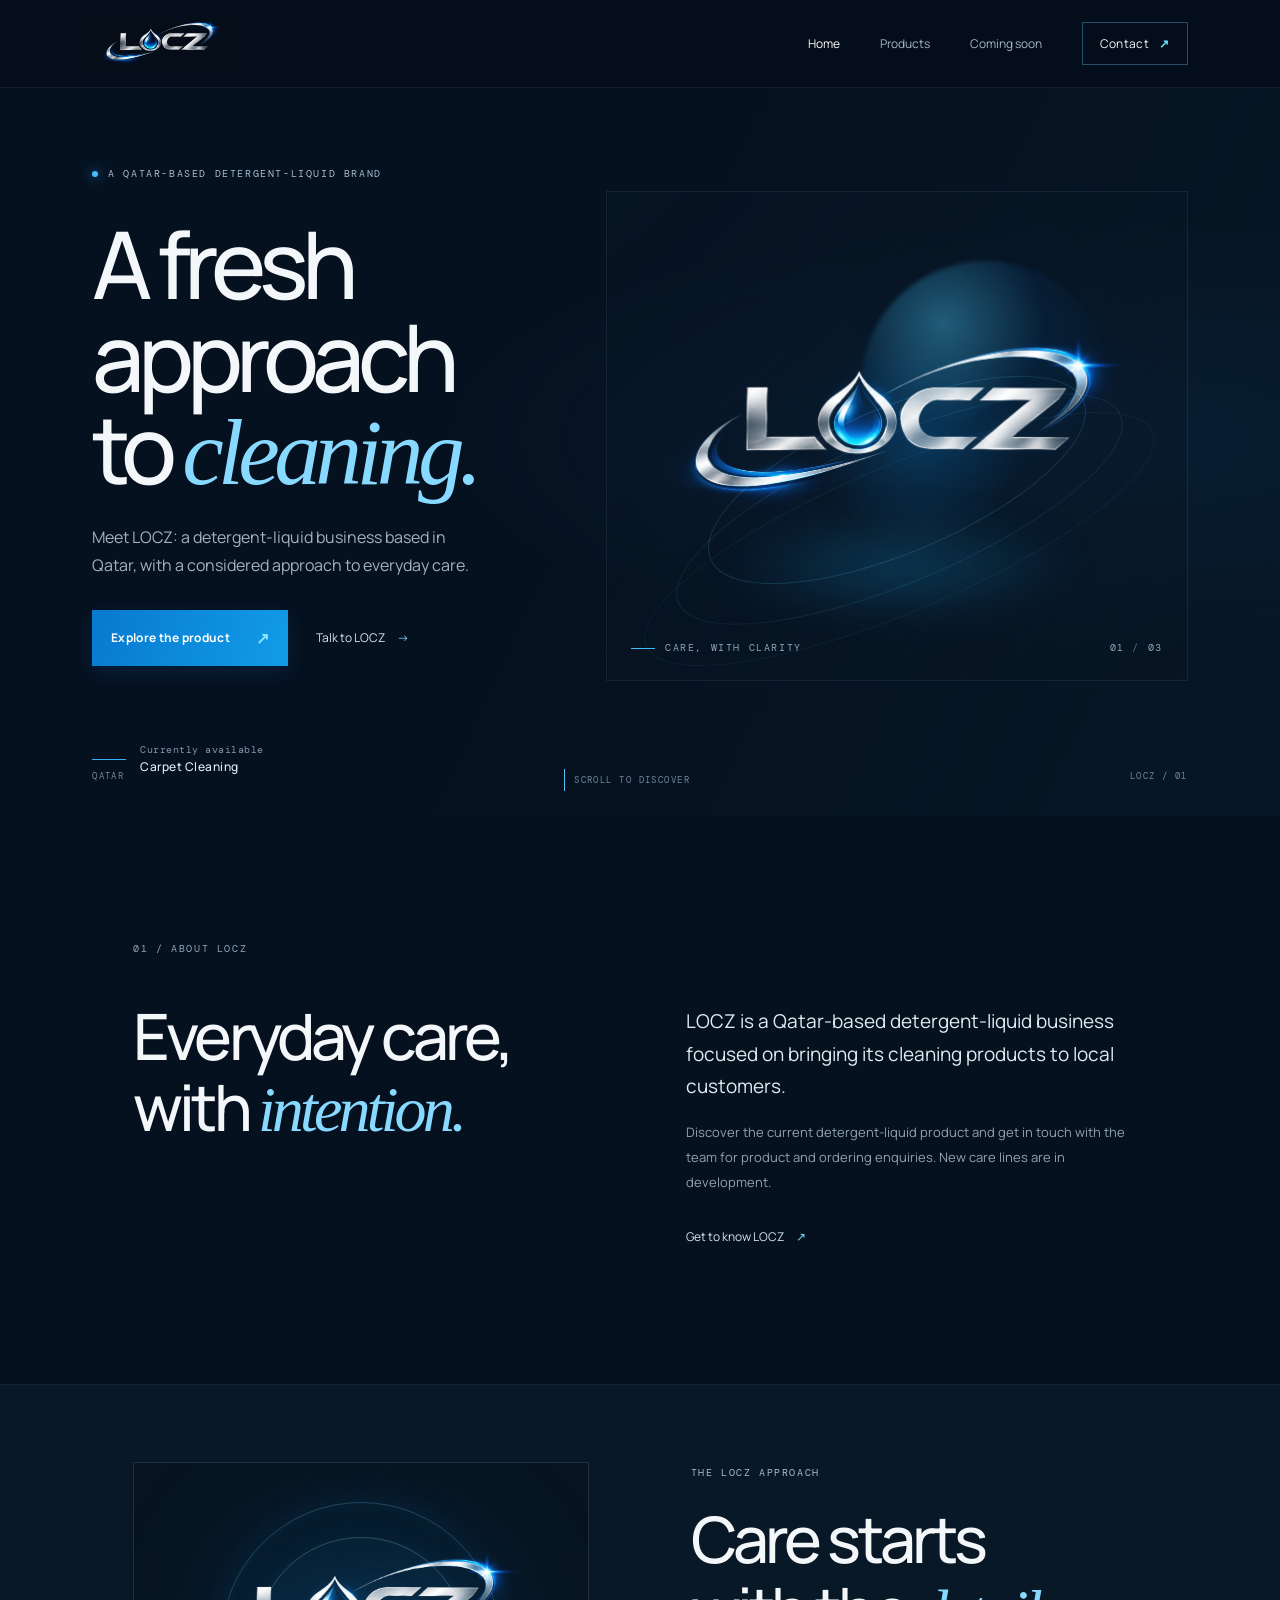
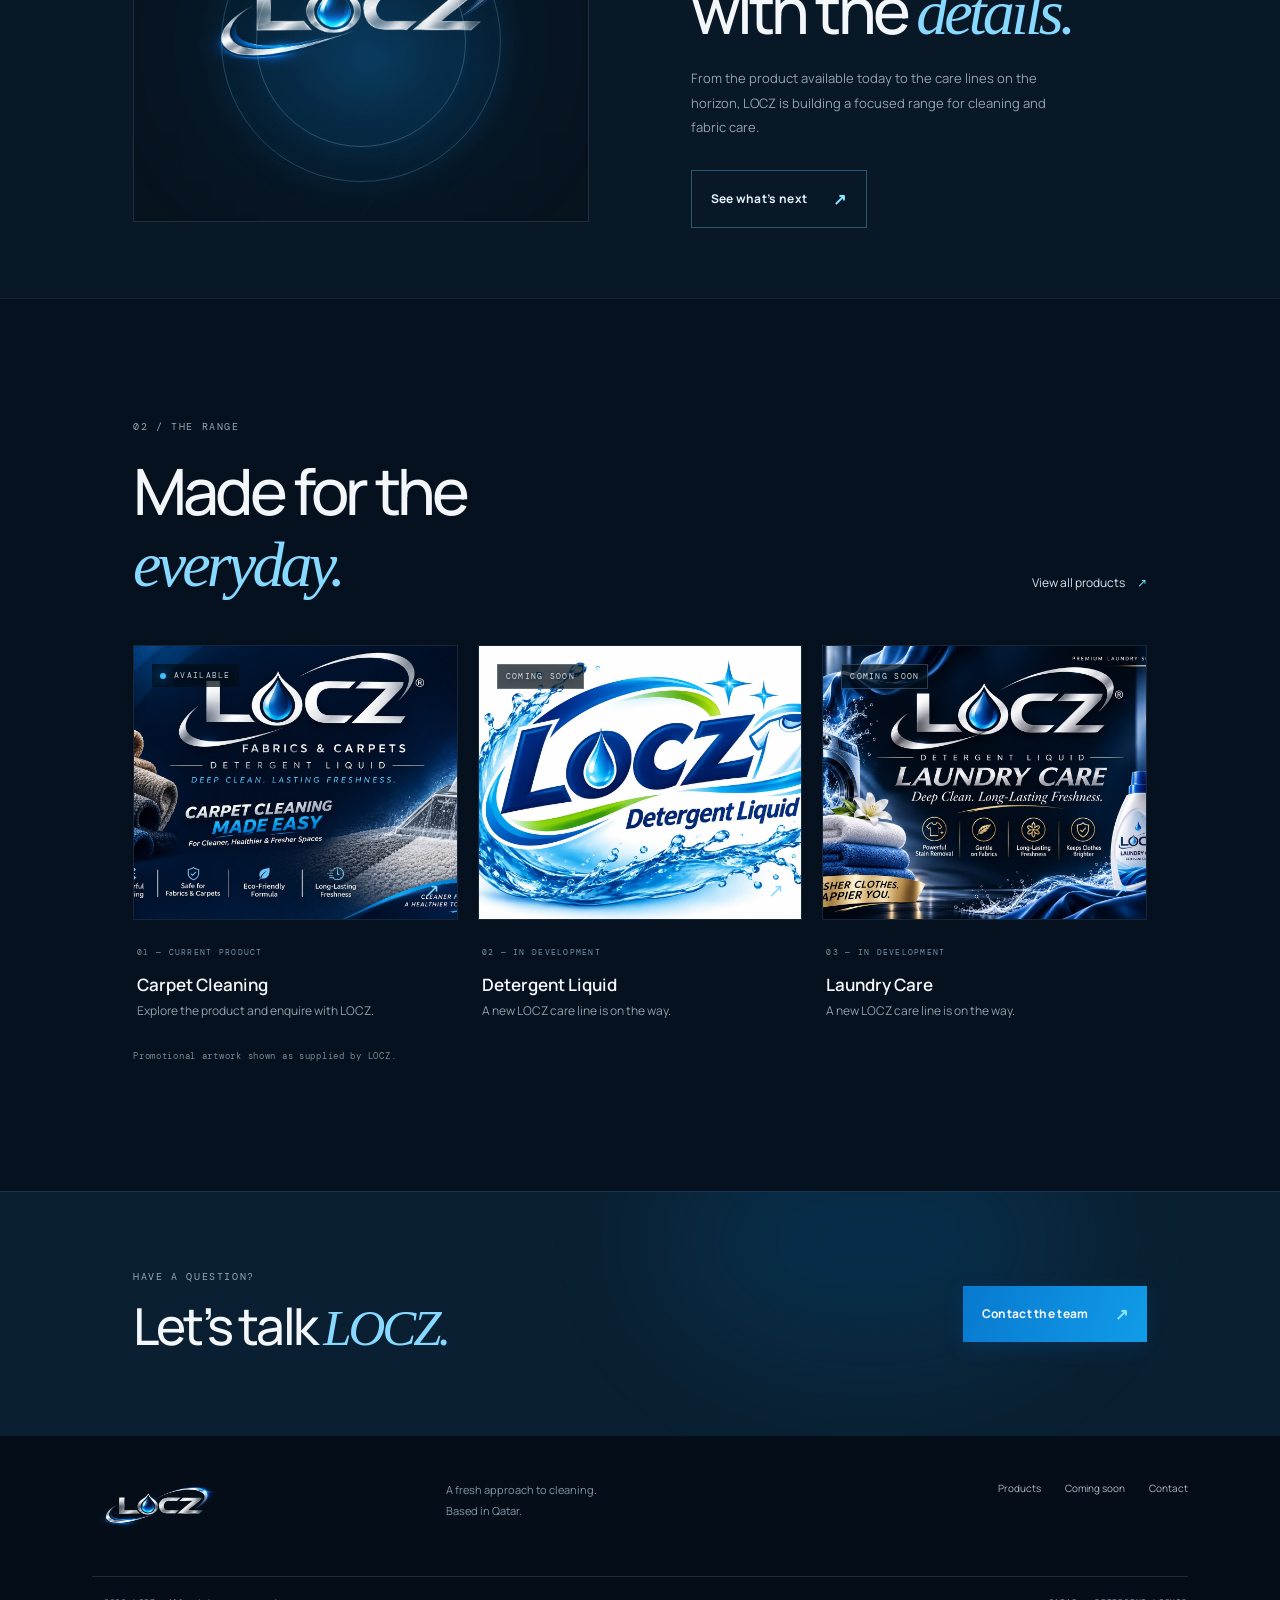
==== index.html @ afcadf6d "Set Carpet Cleaning as current product" ====
<!doctype html>
<html lang="en">
<head>
  <meta charset="utf-8"><meta name="viewport" content="width=device-width, initial-scale=1">
  <meta name="theme-color" content="#06111f"><meta name="description" content="LOCZ is a Qatar-based detergent-liquid business. Discover the current product and upcoming care lines.">
  <title>LOCZ — A Fresh Approach to Cleaning</title><link rel="stylesheet" href="style.css"><script defer src="site.js"></script>
</head>
<body>
<header class="site-header"><a class="wordmark" href="index.html" aria-label="LOCZ home"><img class="wordmark-img" src="assets/locz-logo.jpg" alt="LOCZ"></a><button class="menu-toggle" aria-expanded="false" aria-label="Open navigation"><span></span><span></span></button><nav class="nav"><a class="active" href="index.html">Home</a><a href="products.html">Products</a><a href="upcoming.html">Coming soon</a><a class="nav-cta" href="contact.html">Contact <b>↗</b></a></nav></header>
<main>
  <section class="hero home-hero"><div class="hero-copy"><p class="eyebrow"><span class="eyebrow-dot"></span> A QATAR-BASED DETERGENT-LIQUID BRAND</p><h1>A fresh approach<br>to <em>cleaning.</em></h1><p class="lede">Meet LOCZ: a detergent-liquid business based in Qatar, with a considered approach to everyday care.</p><div class="hero-actions"><a class="button button-primary" href="products.html">Explore the product <span>↗</span></a><a class="text-link" href="contact.html">Talk to LOCZ <span>→</span></a></div><div class="hero-note"><span class="note-rule"></span><span>Currently available<br><strong>Carpet Cleaning</strong></span></div></div>
    <div class="hero-art" aria-label="Abstract blue water-inspired artwork"><div class="orb orb-one"></div><div class="orb orb-two"></div><div class="ripple ripple-one"></div><div class="ripple ripple-two"></div><div class="ripple ripple-three"></div><img class="hero-logo-image" src="assets/locz-logo.jpg" alt="LOCZ logo"><div class="art-caption"><span class="caption-line"></span> CARE, WITH CLARITY</div><div class="art-index">01 <span>/</span> 03</div></div>
    <div class="hero-bottom"><span>QATAR</span><span class="scroll-cue"><i></i> SCROLL TO DISCOVER</span><span>LOCZ / 01</span></div></section>
  <section class="intro section-pad"><div class="section-kicker">01 / ABOUT LOCZ</div><div class="intro-content"><h2>Everyday care,<br>with <em>intention.</em></h2><div><p class="body-large">LOCZ is a Qatar-based detergent-liquid business focused on bringing its cleaning products to local customers.</p><p class="muted">Discover the current detergent-liquid product and get in touch with the team for product and ordering enquiries. New care lines are in development.</p><a href="contact.html" class="under-link">Get to know LOCZ <span>↗</span></a></div></div></section>
  <section class="feature-band"><div class="feature-inner"><div class="feature-visual"><div class="feature-glow"></div><div class="feature-ring ring-a"></div><div class="feature-ring ring-b"></div><img class="feature-logo" src="assets/locz-logo.jpg" alt="LOCZ logo"></div><div class="feature-copy"><p class="eyebrow">THE LOCZ APPROACH</p><h2>Care starts<br>with the <em>details.</em></h2><p>From the product available today to the care lines on the horizon, LOCZ is building a focused range for cleaning and fabric care.</p><a class="button button-outline" href="upcoming.html">See what’s next <span>↗</span></a></div></div></section>
  <section class="preview section-pad"><div class="section-heading"><div><div class="section-kicker">02 / THE RANGE</div><h2>Made for the<br><em>everyday.</em></h2></div><a class="under-link" href="products.html">View all products <span>↗</span></a></div><div class="preview-grid"><a class="preview-card current-card" href="products.html"><div class="preview-media media-current"><span class="status-tag"><i></i> AVAILABLE</span><img class="promo-image" src="assets/carpet-cleaning.jpg" alt="LOCZ Carpet Cleaning promotional artwork"><span class="card-arrow">↗</span></div><div class="preview-info"><span>01 — CURRENT PRODUCT</span><h3>Carpet Cleaning</h3><p>Explore the product and enquire with LOCZ.</p></div></a><a class="preview-card" href="upcoming.html"><div class="preview-media media-upcoming"><span class="status-tag status-soon">COMING SOON</span><img class="promo-image" src="assets/detergent-liquid.jpg" alt="LOCZ Detergent Liquid promotional artwork"><span class="card-arrow">↗</span></div><div class="preview-info"><span>02 — IN DEVELOPMENT</span><h3>Detergent Liquid</h3><p>A new LOCZ care line is on the way.</p></div></a><a class="preview-card" href="upcoming.html"><div class="preview-media media-laundry"><span class="status-tag status-soon">COMING SOON</span><img class="promo-image" src="assets/laundry-care.jpg" alt="LOCZ Laundry Care promotional artwork"><span class="card-arrow">↗</span></div><div class="preview-info"><span>03 — IN DEVELOPMENT</span><h3>Laundry Care</h3><p>A new LOCZ care line is on the way.</p></div></a></div><p class="asset-note">Promotional artwork shown as supplied by LOCZ.</p></section>
  <section class="contact-strip"><div><p class="eyebrow">HAVE A QUESTION?</p><h2>Let’s talk <em>LOCZ.</em></h2></div><a class="button button-primary" href="contact.html">Contact the team <span>↗</span></a><div class="strip-orb"></div></section>
</main><footer class="footer"><div class="footer-top"><a class="wordmark footer-mark" href="index.html" aria-label="LOCZ home"><img class="wordmark-img" src="assets/locz-logo.jpg" alt="LOCZ"></a><p>A fresh approach to cleaning.<br>Based in Qatar.</p><div class="footer-links"><a href="products.html">Products</a><a href="upcoming.html">Coming soon</a><a href="contact.html">Contact</a></div></div><div class="footer-bottom"><span>© <span data-year></span> LOCZ. All rights reserved.</span><span>QATAR <i>·</i> DETERGENT LIQUID</span></div></footer>
</body></html>
---- style.css ----
@import url('https://fonts.googleapis.com/css2?family=DM+Mono:wght@400;500&family=Manrope:wght@400;500;600;700;800&display=swap');
:root{--bg:#06111f;--bg2:#091827;--panel:#0b1c2c;--white:#f4f7fa;--silver:#aebdcb;--muted:#8293a4;--blue:#27a9ff;--cyan:#71ddff;--line:rgba(192,215,232,.14);--mono:'DM Mono',monospace;--sans:'Manrope',Arial,sans-serif}*{box-sizing:border-box}html{scroll-behavior:smooth}body{margin:0;background:var(--bg);color:var(--white);font-family:var(--sans);font-size:15px;line-height:1.65;overflow-x:hidden}a{color:inherit;text-decoration:none}button,input,textarea,select{font:inherit}.site-header{height:88px;padding:0 7.2%;display:flex;align-items:center;justify-content:space-between;border-bottom:1px solid rgba(200,221,237,.08);position:relative;z-index:10;background:rgba(5,15,27,.92)}.wordmark{display:inline-flex;align-items:center;gap:9px;color:#e9f0f5;font-size:24px;font-weight:800;letter-spacing:.12em;line-height:1}.wordmark>span{position:relative;text-shadow:0 0 18px rgba(194,221,239,.25)}.drop{color:#d6e5ef;position:relative}.drop:after{content:'';width:7px;height:10px;background:linear-gradient(160deg,#71ddff,#1478de);border-radius:60% 40% 60% 60%;transform:rotate(35deg);display:inline-block;margin-left:2px;vertical-align:top;box-shadow:0 0 13px #188eff}.wordmark-line{height:1px;width:24px;background:linear-gradient(90deg,#50baff,transparent);transform:rotate(-58deg);margin-left:-13px;margin-top:-22px}.nav{display:flex;align-items:center;gap:40px;font-size:12px;color:#aab8c4}.nav a{transition:color .2s}.nav a:hover,.nav a.active{color:#fff}.nav .nav-cta{padding:11px 17px;border:1px solid rgba(92,177,230,.4);color:#eef9ff;letter-spacing:.03em}.nav-cta b{color:var(--cyan);margin-left:8px}.menu-toggle{display:none;background:none;border:0}.hero{position:relative;min-height:670px;padding:100px 7.2% 70px;overflow:hidden;background:radial-gradient(ellipse at 83% 48%,rgba(16,84,140,.16),transparent 41%),linear-gradient(115deg,#06111f 47%,#071625)}.home-hero{display:grid;grid-template-columns:48% 52%;align-items:center;padding-top:68px;padding-bottom:100px}.hero-copy{position:relative;z-index:2;padding-bottom:50px}.eyebrow,.section-kicker,.page-index,.hero-bottom,.art-caption,.art-index,.preview-info>span,.spec-list span,.contact-list span,.upcoming-copy>span,.footer-bottom,.status-tag,.media-placeholder,.showcase-id,.art-count{font:10px/1.6 var(--mono);letter-spacing:.16em;color:#91a7b8}.eyebrow{display:flex;align-items:center;gap:10px;color:#a8bdce}.eyebrow-dot,.status-tag i{width:6px;height:6px;background:#43bdff;border-radius:50%;box-shadow:0 0 12px #1296ff;display:inline-block}.hero h1,.page-hero h1{font-size:clamp(58px,7.3vw,102px);letter-spacing:-.075em;line-height:.99;font-weight:500;margin:35px 0 23px}.hero h1 em,.page-hero h1 em,.intro h2 em,.feature-copy h2 em,.section-heading h2 em,.product-info h2 em,.contact-details h2 em,.contact-form h3 em,.contact-bottom h2 em,.contact-strip h2 em{font-family:Georgia,serif;font-weight:400;color:#87d9ff;letter-spacing:-.06em}.lede{max-width:400px;color:#a2b1bf;font-size:16px;line-height:1.8}.hero-actions{display:flex;align-items:center;gap:28px;margin-top:30px}.button{display:inline-flex;align-items:center;justify-content:center;gap:26px;padding:15px 19px;font-size:12px;font-weight:700;letter-spacing:.025em;transition:transform .2s,box-shadow .2s,border-color .2s}.button:hover{transform:translateY(-3px);box-shadow:0 10px 32px rgba(0,131,230,.2)}.button span{font-size:16px;color:#90e4ff}.button-primary{background:linear-gradient(110deg,#0879cf,#119ce8);color:white;box-shadow:0 6px 20px rgba(0,108,203,.17)}.text-link,.under-link{font-size:12px;color:#d8e4ed}.text-link span,.under-link span{color:var(--cyan);padding-left:10px}.hero-note{position:absolute;left:0;bottom:-60px;display:flex;gap:14px;align-items:center;color:#8195a7;font:10px/1.6 var(--mono);letter-spacing:.05em}.hero-note strong{color:#e4eef5;font:500 12px var(--sans)}.note-rule{width:34px;height:1px;background:#36aef5}.hero-art{height:490px;position:relative;margin-left:-12px;overflow:hidden;border:1px solid rgba(150,199,230,.09);background:radial-gradient(circle at 54% 51%,rgba(16,125,198,.28),transparent 26%),linear-gradient(140deg,rgba(8,30,49,.12),rgba(8,20,33,.48))}.hero-art:before,.feature-visual:before{content:'';position:absolute;inset:0;background:repeating-linear-gradient(125deg,transparent 0 28px,rgba(142,202,235,.025) 29px,transparent 30px 60px);mask-image:linear-gradient(90deg,transparent,black,transparent)}.hero-monogram{position:absolute;top:43%;left:50%;transform:translate(-50%,-50%);font-size:clamp(55px,8vw,100px);font-weight:800;letter-spacing:.12em;color:rgba(214,230,240,.68);text-shadow:0 2px 0 #fff,0 7px 25px rgba(0,174,255,.36);white-space:nowrap}.hero-monogram span{color:#cdeeff}.orb{position:absolute;border-radius:50%;filter:blur(2px)}.orb-one{width:250px;height:250px;right:13%;top:14%;background:radial-gradient(circle at 33% 25%,rgba(74,206,255,.38),rgba(6,71,130,.15) 40%,transparent 70%);animation:float 8s ease-in-out infinite}.orb-two{width:390px;height:110px;left:17%;bottom:12%;background:radial-gradient(ellipse,rgba(20,165,229,.27),transparent 65%);filter:blur(20px);animation:float 9s ease-in-out infinite reverse}.ripple{position:absolute;width:70%;height:30%;border:1px solid rgba(88,205,255,.17);border-radius:50%;left:15%;top:44%;transform:rotate(-23deg);animation:ripple 7s ease-in-out infinite}.ripple-two{width:83%;left:9%;top:50%;opacity:.65;animation-delay:-2s}.ripple-three{width:95%;left:3%;top:56%;opacity:.4;animation-delay:-4s}.art-caption{position:absolute;bottom:24px;left:24px;display:flex;align-items:center;gap:10px}.caption-line{width:24px;height:1px;background:#45bafa}.art-index{position:absolute;right:24px;bottom:24px}.art-index span{color:#47718d}.hero-bottom{position:absolute;left:7.2%;right:7.2%;bottom:25px;display:flex;justify-content:space-between;color:#718799;font-size:9px}.scroll-cue{display:flex;gap:9px;align-items:center}.scroll-cue i{width:1px;height:22px;background:#55bbf4;display:inline-block}.section-pad{padding:110px 10.4%}.intro{padding-top:125px;padding-bottom:135px}.intro-content{display:grid;grid-template-columns:1fr 1fr;gap:9%;margin-top:44px}.intro h2,.section-heading h2,.feature-copy h2,.contact-details h2{font-size:clamp(42px,5vw,65px);line-height:1.1;letter-spacing:-.06em;font-weight:500;margin:0}.intro-content>div{padding-top:4px}.body-large{font-size:19px;line-height:1.7;color:#e0eaf0;margin:0 0 18px}.muted{color:#91a2b1;font-size:13px;line-height:1.9}.intro .under-link{display:inline-block;margin-top:20px}.feature-band{background:#081827;border-top:1px solid rgba(200,222,240,.06);border-bottom:1px solid rgba(200,222,240,.06)}.feature-inner{padding:70px 10.4%;display:grid;grid-template-columns:1fr 1fr;gap:10%;align-items:center}.feature-visual{height:360px;position:relative;overflow:hidden;background:radial-gradient(ellipse at 52% 55%,rgba(18,112,182,.3),transparent 44%),#07131f;border:1px solid var(--line)}.feature-glow{position:absolute;width:50%;height:50%;top:25%;left:25%;background:#087ec6;filter:blur(75px);opacity:.22}.feature-ring{position:absolute;border:1px solid rgba(112,210,255,.25);border-radius:50%;width:280px;height:280px;left:calc(50% - 140px);top:calc(50% - 140px);box-shadow:inset 0 0 35px rgba(0,133,209,.11),0 0 35px rgba(0,116,190,.12)}.ring-b{width:210px;height:210px;left:calc(50% - 105px);top:calc(50% - 105px);border-color:rgba(155,222,250,.26)}.feature-letter{position:absolute;top:50%;left:50%;transform:translate(-50%,-52%);font-size:210px;line-height:1;color:rgba(204,226,239,.45);font-weight:700;text-shadow:0 0 24px rgba(0,168,255,.36)}.feature-small{position:absolute;left:20px;bottom:18px;font:9px/1.6 var(--mono);letter-spacing:.14em;color:#8da4b6}.feature-copy .eyebrow{margin-bottom:23px}.feature-copy h2{margin-bottom:18px}.feature-copy>p:not(.eyebrow){color:#91a2b1;font-size:13px;line-height:1.9;max-width:390px}.button-outline{margin-top:17px;border:1px solid rgba(94,183,233,.4);color:#e5f4fc}.preview{padding-top:120px;padding-bottom:120px}.section-heading{display:flex;align-items:flex-end;justify-content:space-between;margin-bottom:45px}.section-heading .section-kicker{margin-bottom:21px}.section-heading .under-link{margin-bottom:7px}.preview-grid{display:grid;grid-template-columns:repeat(3,1fr);gap:20px}.preview-card{display:block;min-width:0}.preview-media{height:275px;position:relative;overflow:hidden;border:1px solid rgba(153,199,224,.12);background:radial-gradient(ellipse at 54% 55%,rgba(24,128,194,.28),transparent 50%),#0a1b2a;transition:border-color .25s,transform .25s}.preview-card:hover .preview-media{transform:translateY(-4px);border-color:rgba(84,186,241,.48)}.media-upcoming{background:radial-gradient(ellipse at 51% 65%,rgba(35,90,148,.32),transparent 46%),#0a1725}.media-laundry{background:radial-gradient(ellipse at 55% 40%,rgba(29,148,193,.26),transparent 48%),#0b1927}.media-water{position:absolute;width:130%;height:50%;left:-15%;bottom:-19%;border-radius:50%;border-top:1px solid rgba(93,208,255,.38);box-shadow:0 -15px 60px rgba(0,123,195,.14),inset 0 18px 40px rgba(0,123,195,.08);transform:rotate(-8deg)}.status-tag{position:absolute;top:18px;left:18px;display:flex;align-items:center;gap:8px;color:#b9cad6;font-size:8px;z-index:2}.status-soon{color:#d1dce4;border:1px solid rgba(204,226,239,.22);padding:6px 9px;background:rgba(5,16,28,.5)}.media-brand{position:absolute;top:74px;left:50%;transform:translateX(-50%);font-size:36px;font-weight:800;letter-spacing:.12em;color:#c6d9e5;text-shadow:0 0 25px rgba(56,182,255,.48)}.media-placeholder{position:absolute;left:50%;top:60%;transform:translate(-50%,-50%);text-align:center;color:rgba(205,226,239,.78);font-size:10px;white-space:nowrap}.media-placeholder small{display:block;color:#7995a9;font-size:8px;margin-top:7px}.card-arrow{position:absolute;right:17px;bottom:13px;color:#86d7ff;font-size:19px}.preview-info{padding:18px 4px 4px}.preview-info>span{font-size:8px;color:#7590a3}.preview-info h3{font-size:17px;font-weight:600;margin:8px 0 2px}.preview-info p{margin:0;font-size:12px;color:#8fa1af}.asset-note{font:9px var(--mono);letter-spacing:.08em;color:#718798;margin-top:25px}.contact-strip{min-height:245px;position:relative;overflow:hidden;background:#0a2032;border-top:1px solid rgba(91,182,228,.15);padding:52px 10.4%;display:flex;align-items:center;justify-content:space-between}.contact-strip .eyebrow{margin:0 0 10px;color:#90a9bb}.contact-strip h2{font-size:clamp(35px,4vw,51px);font-weight:500;letter-spacing:-.055em;line-height:1.2;margin:0}.contact-strip .button{z-index:1}.strip-orb{position:absolute;width:410px;height:240px;right:16%;top:-70px;border-radius:50%;background:rgba(0,119,201,.15);filter:blur(60px)}.footer{background:#050e18;padding:44px 7.2% 22px}.footer-top{display:grid;grid-template-columns:1fr 1.1fr 1fr;align-items:start;padding-bottom:40px;border-bottom:1px solid var(--line)}.footer-mark{font-size:21px}.footer-top>p{font-size:11px;color:#8295a5;line-height:1.9;margin:0}.footer-links{justify-self:end;display:flex;gap:24px;font-size:10px;color:#a9b8c4}.footer-links a:hover{color:white}.footer-bottom{display:flex;justify-content:space-between;padding-top:19px;color:#64798a;font-size:8px;letter-spacing:.1em}.footer-bottom i{color:#36aef5;font-style:normal}
/* inner pages */
.page-hero{position:relative;padding:95px 10.4% 70px;min-height:360px;background:radial-gradient(ellipse at 80% 35%,rgba(14,93,152,.15),transparent 38%),#071320}.page-hero-row{display:flex;align-items:flex-end;justify-content:space-between;gap:40px}.page-hero h1{font-size:clamp(56px,7vw,88px);margin:30px 0 0}.page-hero .lede{max-width:330px;margin:0 0 8px;font-size:14px}.page-hero-line{height:1px;background:var(--line);margin-top:42px}.page-index{position:absolute;right:10.4%;bottom:39px;font-size:8px}.product-detail{display:grid;grid-template-columns:1.02fr .88fr;gap:10%;align-items:center;padding-top:85px;padding-bottom:100px}.product-showcase{height:500px;position:relative;overflow:hidden;background:radial-gradient(ellipse at 52% 57%,rgba(23,128,192,.37),transparent 47%),linear-gradient(145deg,#0b2135,#081321 65%);border:1px solid rgba(136,198,235,.15)}.showcase-mark{position:absolute;top:37%;left:50%;transform:translate(-50%,-50%);font-size:clamp(45px,6vw,74px);font-weight:800;letter-spacing:.14em;color:rgba(215,232,241,.76);text-shadow:0 2px 0 #f4fafc,0 11px 30px rgba(0,158,248,.4)}.product-art-placeholder{position:absolute;top:57%;left:50%;transform:translate(-50%,-50%);text-align:center;white-space:nowrap;font:10px var(--mono);letter-spacing:.17em;color:#c1d7e4}.product-art-placeholder small{display:block;margin-top:9px;color:#7891a4;font-size:8px;letter-spacing:.08em}.showcase-id{position:absolute;bottom:20px;left:20px;font-size:8px}.product-info .eyebrow{margin-bottom:22px}.product-info h2{font-size:clamp(44px,5vw,66px);line-height:1.05;letter-spacing:-.06em;font-weight:500;margin:0 0 26px}.product-info .body-large{font-size:17px}.product-info>.muted{margin:0 0 26px}.spec-list{border-top:1px solid var(--line);margin:30px 0}.spec-list>div{display:flex;justify-content:space-between;gap:18px;padding:13px 0;border-bottom:1px solid var(--line);align-items:center}.spec-list span{font-size:8px}.spec-list b{font-size:11px;font-weight:500;color:#d6e2ea}.product-note{margin:0 10.4% 90px;padding:23px 27px;border:1px solid var(--line);display:flex;align-items:center;gap:20px;background:rgba(9,26,41,.7)}.note-symbol{font-size:23px;color:#4cbdff}.product-note p{margin:0;color:#a7b7c4;font-size:12px}.product-note a{color:#e7f5fc;margin-left:6px}.product-note a span{color:#77d6ff;padding-left:8px}.upcoming-hero{padding-bottom:62px}.upcoming-list{padding-top:80px;padding-bottom:110px}.heading-note{max-width:230px;margin:0 0 7px}.upcoming-grid{display:grid;grid-template-columns:1fr 1fr;gap:24px}.upcoming-art{height:355px;position:relative;overflow:hidden;border:1px solid rgba(151,202,230,.14);background:radial-gradient(ellipse at 51% 52%,rgba(23,113,181,.31),transparent 45%),#091725}.laundry-art{background:radial-gradient(ellipse at 55% 51%,rgba(18,129,173,.3),transparent 45%),#091725}.art-rings{position:absolute;width:260px;height:260px;border:1px solid rgba(89,193,244,.22);border-radius:50%;left:calc(50% - 130px);top:calc(50% - 110px);box-shadow:0 0 40px rgba(0,132,207,.1),inset 0 0 40px rgba(0,132,207,.1)}.art-wordmark{position:absolute;left:50%;top:40%;transform:translate(-50%,-50%);font-size:55px;font-weight:800;letter-spacing:.12em;color:#cadde8;text-shadow:0 0 28px rgba(39,169,255,.48)}.upcoming-art .media-placeholder{top:69%}.art-count{position:absolute;right:20px;bottom:18px;color:#829dae}.upcoming-copy{padding:20px 2px 0}.upcoming-copy>span{font-size:8px;color:#7891a4}.upcoming-copy h3{font-size:22px;font-weight:500;margin:7px 0}.upcoming-copy p{font-size:12px;color:#8fa0ae;margin:0}.contact-layout{display:grid;grid-template-columns:.8fr 1.2fr;gap:12%;padding-top:90px;padding-bottom:100px}.contact-details h2{margin:20px 0}.contact-details>.muted{max-width:350px}.contact-list{margin-top:35px;border-top:1px solid var(--line)}.contact-list>div{padding:16px 0 15px;border-bottom:1px solid var(--line);display:flex;flex-direction:column;gap:3px}.contact-list span{font-size:8px}.contact-list strong{font-size:13px;font-weight:500;color:#e2edf3}.contact-list small{font-size:10px;color:#8194a4}.contact-form{padding:36px;background:#0a1a29;border:1px solid rgba(146,198,226,.14)}.contact-form .eyebrow{margin:0 0 11px}.contact-form h3{font-size:32px;line-height:1.2;letter-spacing:-.04em;font-weight:500;margin:0 0 10px}.form-intro{font-size:11px;line-height:1.8;color:#8fa1af;margin:0 0 22px}.contact-form label{display:block;font-size:10px;color:#b9c9d4;margin:15px 0 7px}.contact-form input,.contact-form select,.contact-form textarea{width:100%;border:1px solid rgba(155,194,220,.17);background:#071421;color:#e8f0f4;padding:12px 13px;outline:none;font-size:11px;border-radius:0}.contact-form input:focus,.contact-form select:focus,.contact-form textarea:focus{border-color:#299bda}.contact-form input::placeholder,.contact-form textarea::placeholder{color:#65798a}.contact-form select{color:#cbd9e2}.contact-form textarea{resize:vertical}.contact-form .button{border:0;margin-top:20px;cursor:pointer}.form-note{font:9px/1.7 var(--mono);letter-spacing:.02em;color:#758b9d;margin:12px 0 0}.contact-bottom{min-height:300px;position:relative;overflow:hidden;background:#081b2b;padding:64px 10.4%;border-top:1px solid var(--line)}.contact-bottom h2{font-size:46px;font-weight:500;letter-spacing:-.055em;line-height:1.16;margin:20px 0}.contact-bottom .under-link{display:inline-block}.bottom-glow{position:absolute;width:380px;height:210px;right:22%;top:16px;background:rgba(0,125,203,.16);filter:blur(70px)}@keyframes float{0%,100%{transform:translateY(0)}50%{transform:translateY(-13px)}}@keyframes ripple{0%,100%{transform:rotate(-23deg) scale(.97);opacity:.4}50%{transform:rotate(-19deg) scale(1.04);opacity:.8}}
@media(max-width:900px){.site-header{padding:0 5%;height:74px}.nav{gap:23px}.home-hero{padding-left:6%;padding-right:6%;grid-template-columns:1fr 1fr}.hero-art{height:410px}.section-pad{padding-left:7%;padding-right:7%}.feature-inner{padding-left:7%;padding-right:7%;gap:7%}.page-hero{padding-left:7%;padding-right:7%}.page-index{right:7%}.contact-layout{gap:7%;padding-left:7%;padding-right:7%}.product-detail{gap:7%;padding-left:7%;padding-right:7%}.product-showcase{height:430px}.contact-strip{padding-left:7%;padding-right:7%}.preview-grid{gap:13px}.preview-media{height:235px}.media-placeholder{font-size:8px}}
@media(max-width:650px){.site-header{height:68px;padding:0 6%}.wordmark{font-size:21px}.menu-toggle{display:flex;width:38px;height:38px;flex-direction:column;justify-content:center;gap:6px;padding:7px}.menu-toggle span{display:block;width:22px;height:1px;background:#cfe0ea}.nav{display:none;position:absolute;top:67px;left:0;right:0;background:#071421;padding:22px 6% 28px;border-bottom:1px solid var(--line);flex-direction:column;align-items:stretch;gap:0}.nav.open{display:flex}.nav a{padding:13px 0;border-bottom:1px solid rgba(200,221,237,.07)}.nav .nav-cta{margin-top:13px;padding:12px}.hero{min-height:auto}.home-hero{display:flex;flex-direction:column;align-items:stretch;padding:67px 6% 74px}.hero-copy{padding:0}.hero h1{font-size:60px;margin:29px 0 18px}.hero .lede{font-size:14px;max-width:360px}.hero-actions{gap:20px;flex-wrap:wrap}.button{padding:14px 15px;gap:17px}.hero-note{position:static;margin-top:30px}.hero-art{margin:37px 0 0;height:320px}.hero-monogram{font-size:62px}.hero-bottom{left:6%;right:6%;bottom:18px;font-size:8px}.hero-bottom>span:first-child{display:none}.section-pad{padding:76px 6%}.intro{padding-top:84px;padding-bottom:90px}.intro-content{display:block;margin-top:28px}.intro h2,.section-heading h2,.feature-copy h2,.contact-details h2{font-size:47px}.intro-content>div{margin-top:24px}.body-large{font-size:16px}.feature-inner{padding:55px 6%;display:flex;flex-direction:column;align-items:stretch;gap:34px}.feature-visual{height:280px}.feature-letter{font-size:160px}.feature-ring{width:230px;height:230px;left:calc(50% - 115px);top:calc(50% - 115px)}.ring-b{width:175px;height:175px;left:calc(50% - 87px);top:calc(50% - 87px)}.preview{padding-top:80px;padding-bottom:80px}.section-heading{align-items:flex-start;gap:15px;flex-direction:column;margin-bottom:28px}.section-heading .under-link{margin:0}.preview-grid{grid-template-columns:1fr;gap:24px}.preview-media{height:300px}.media-brand{font-size:42px}.contact-strip{padding:42px 6%;min-height:215px;align-items:flex-start;gap:22px;flex-direction:column}.contact-strip h2{font-size:39px}.strip-orb{right:-20%;top:10px}.footer{padding:34px 6% 18px}.footer-top{grid-template-columns:1fr 1fr;gap:20px;padding-bottom:25px}.footer-top>p{justify-self:end;text-align:right}.footer-links{grid-column:1/-1;justify-self:start;gap:22px;flex-wrap:wrap}.footer-bottom{gap:12px;flex-direction:column;font-size:8px}.page-hero{padding:68px 6% 52px;min-height:auto}.page-hero-row{display:block}.page-hero h1{font-size:58px;margin:28px 0 18px}.page-hero .lede{font-size:13px;margin:0;max-width:360px}.page-hero-line{margin-top:30px}.page-index{right:6%;bottom:18px;font-size:7px}.product-detail{grid-template-columns:1fr;gap:38px;padding-top:55px;padding-bottom:60px}.product-showcase{height:360px}.showcase-mark{font-size:54px}.product-info h2{font-size:53px}.product-note{margin:0 6% 60px;padding:18px;align-items:flex-start}.heading-note{margin:0}.upcoming-list{padding-top:58px;padding-bottom:75px}.upcoming-grid{grid-template-columns:1fr;gap:31px}.upcoming-art{height:310px}.art-wordmark{font-size:47px}.contact-layout{grid-template-columns:1fr;gap:40px;padding-top:58px;padding-bottom:70px}.contact-form{padding:24px 20px}.contact-bottom{padding:50px 6%;min-height:270px}.contact-bottom h2{font-size:39px}}
@media(prefers-reduced-motion:reduce){*,*:before,*:after{scroll-behavior:auto!important;animation-duration:.01ms!important;animation-iteration-count:1!important;transition-duration:.01ms!important}}
.wordmark{width:138px;height:58px;overflow:hidden}.wordmark-img{width:100%;height:100%;object-fit:contain;display:block;mix-blend-mode:screen}.footer-mark{width:132px;height:56px}.hero-logo-image{position:absolute;width:min(88%,520px);height:auto;left:50%;top:48%;transform:translate(-50%,-50%);mix-blend-mode:screen;z-index:1}.preview-media,.upcoming-art,.product-showcase{background:#06111f}.promo-image{position:absolute;inset:0;width:100%;height:100%;object-fit:cover;display:block}.preview-media .promo-image{transition:transform .45s ease}.preview-card:hover .promo-image{transform:scale(1.035)}.preview-media .status-tag,.upcoming-art .status-tag,.product-showcase .status-tag{z-index:2;text-shadow:0 1px 6px rgba(0,0,0,.7)}.preview-media .status-tag{background:rgba(4,14,24,.72);padding:5px 8px}.upcoming-art .status-tag{background:rgba(4,14,24,.76)}
.feature-logo{position:absolute;z-index:1;width:78%;height:auto;left:11%;top:calc(50% - 28px);transform:translateY(-50%);mix-blend-mode:screen}
@media(max-width:650px){.wordmark{width:122px;height:53px}.hero-logo-image{width:93%;top:47%}}
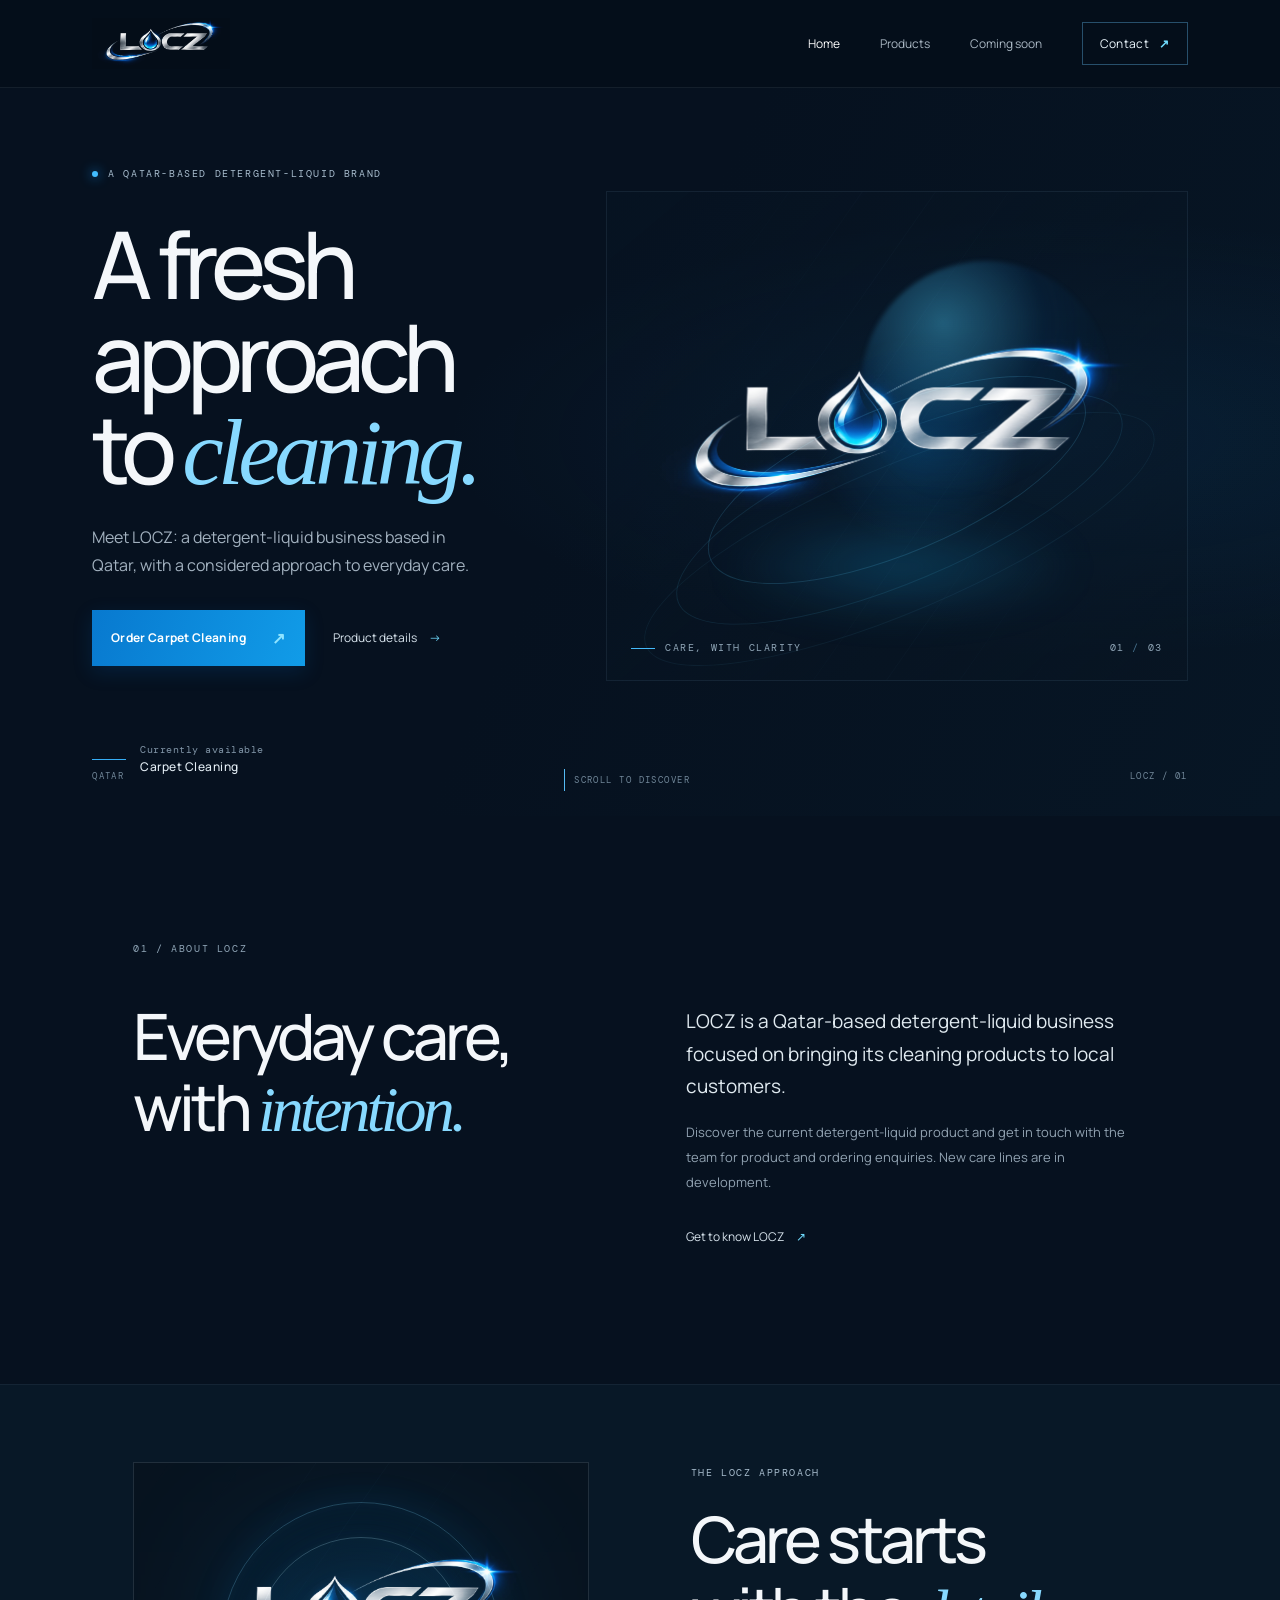
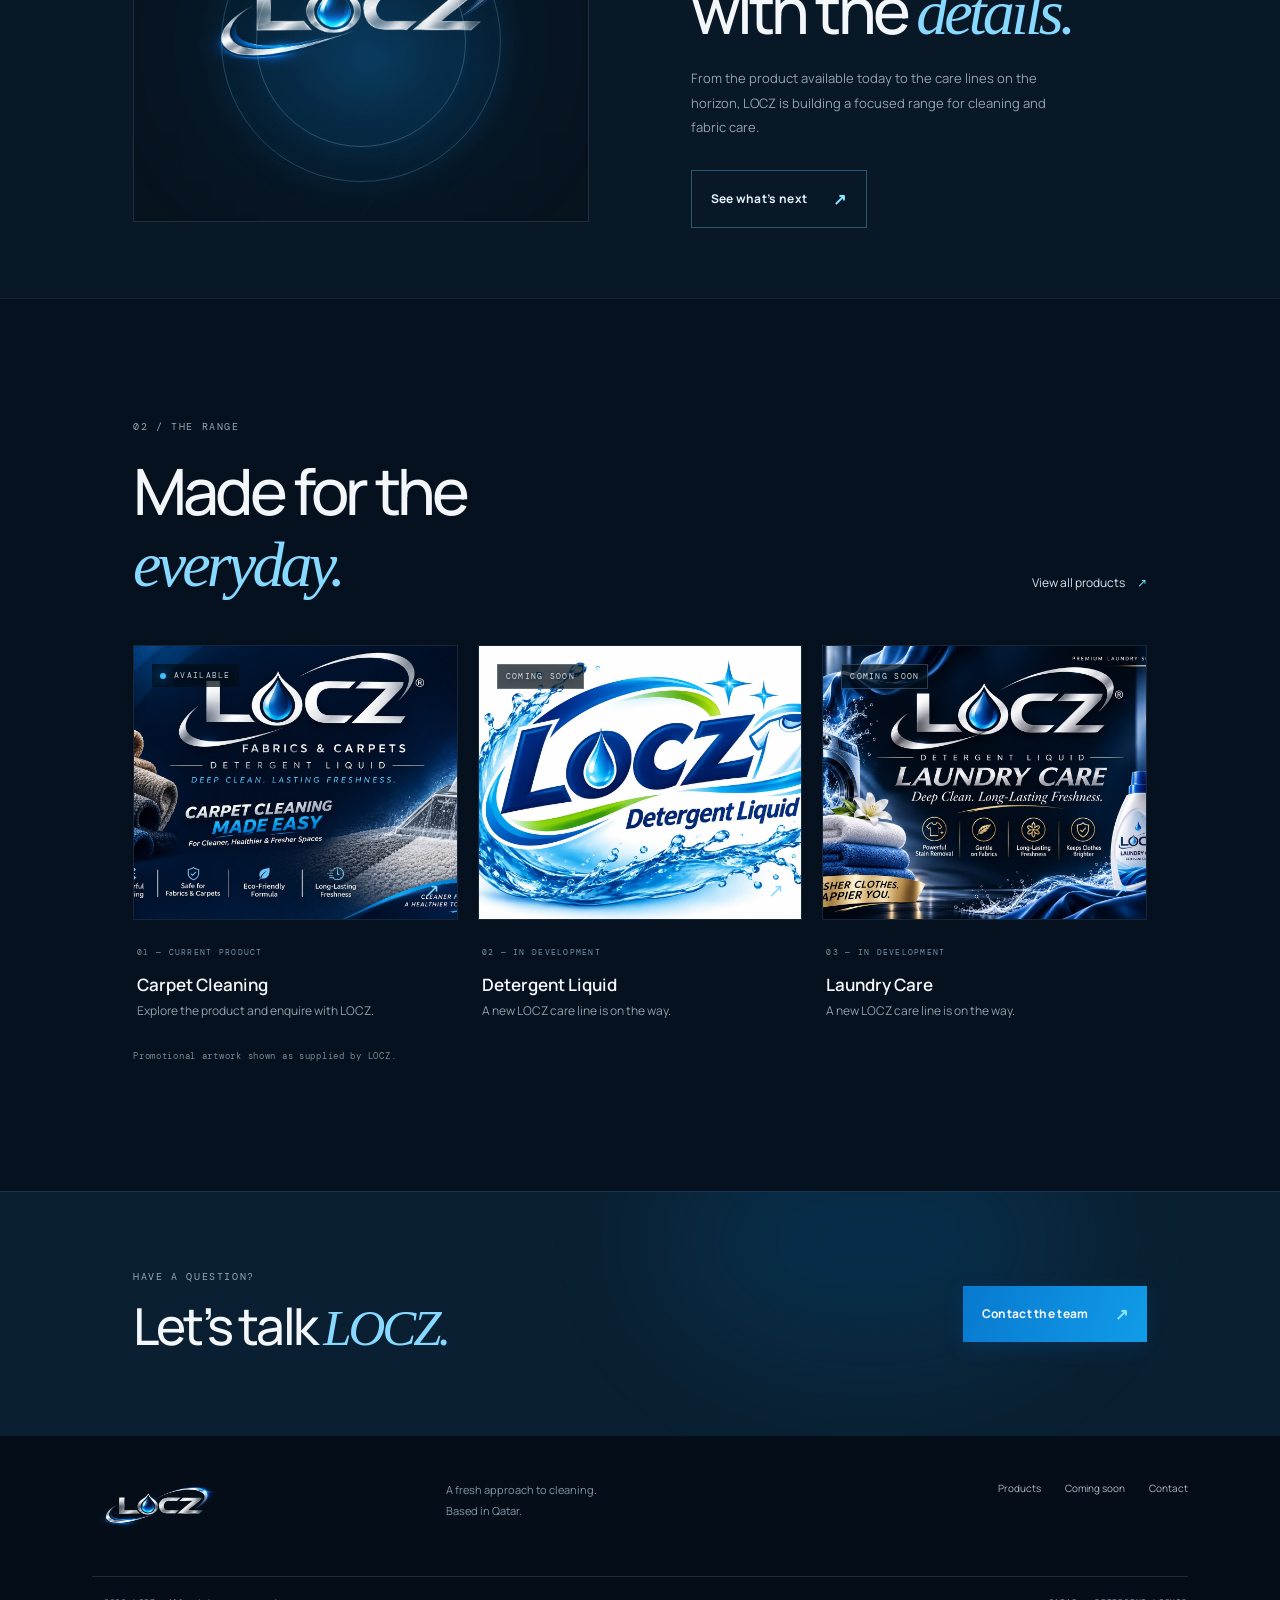
==== commit f743051f: "Add WhatsApp ordering for Carpet Cleaning" ====
--- a/index.html
+++ b/index.html
@@ -8,7 +8,7 @@
 <body>
 <header class="site-header"><a class="wordmark" href="index.html" aria-label="LOCZ home"><img class="wordmark-img" src="assets/locz-logo.jpg" alt="LOCZ"></a><button class="menu-toggle" aria-expanded="false" aria-label="Open navigation"><span></span><span></span></button><nav class="nav"><a class="active" href="index.html">Home</a><a href="products.html">Products</a><a href="upcoming.html">Coming soon</a><a class="nav-cta" href="contact.html">Contact <b>↗</b></a></nav></header>
 <main>
-  <section class="hero home-hero"><div class="hero-copy"><p class="eyebrow"><span class="eyebrow-dot"></span> A QATAR-BASED DETERGENT-LIQUID BRAND</p><h1>A fresh approach<br>to <em>cleaning.</em></h1><p class="lede">Meet LOCZ: a detergent-liquid business based in Qatar, with a considered approach to everyday care.</p><div class="hero-actions"><a class="button button-primary" href="products.html">Explore the product <span>↗</span></a><a class="text-link" href="contact.html">Talk to LOCZ <span>→</span></a></div><div class="hero-note"><span class="note-rule"></span><span>Currently available<br><strong>Carpet Cleaning</strong></span></div></div>
+  <section class="hero home-hero"><div class="hero-copy"><p class="eyebrow"><span class="eyebrow-dot"></span> A QATAR-BASED DETERGENT-LIQUID BRAND</p><h1>A fresh approach<br>to <em>cleaning.</em></h1><p class="lede">Meet LOCZ: a detergent-liquid business based in Qatar, with a considered approach to everyday care.</p><div class="hero-actions"><a class="button button-primary" href="https://wa.me/97470595504?text=Hi%20LOCZ%2C%20I%20would%20like%20to%20order%20Carpet%20Cleaning.%20Quantity%3A%201.%20Please%20confirm%20the%20total%2C%20payment%2C%20and%20delivery%20details." target="_blank" rel="noopener noreferrer">Order Carpet Cleaning <span>↗</span></a><a class="text-link" href="products.html">Product details <span>→</span></a></div><div class="hero-note"><span class="note-rule"></span><span>Currently available<br><strong>Carpet Cleaning</strong></span></div></div>
     <div class="hero-art" aria-label="Abstract blue water-inspired artwork"><div class="orb orb-one"></div><div class="orb orb-two"></div><div class="ripple ripple-one"></div><div class="ripple ripple-two"></div><div class="ripple ripple-three"></div><img class="hero-logo-image" src="assets/locz-logo.jpg" alt="LOCZ logo"><div class="art-caption"><span class="caption-line"></span> CARE, WITH CLARITY</div><div class="art-index">01 <span>/</span> 03</div></div>
     <div class="hero-bottom"><span>QATAR</span><span class="scroll-cue"><i></i> SCROLL TO DISCOVER</span><span>LOCZ / 01</span></div></section>
   <section class="intro section-pad"><div class="section-kicker">01 / ABOUT LOCZ</div><div class="intro-content"><h2>Everyday care,<br>with <em>intention.</em></h2><div><p class="body-large">LOCZ is a Qatar-based detergent-liquid business focused on bringing its cleaning products to local customers.</p><p class="muted">Discover the current detergent-liquid product and get in touch with the team for product and ordering enquiries. New care lines are in development.</p><a href="contact.html" class="under-link">Get to know LOCZ <span>↗</span></a></div></div></section>
--- a/style.css
+++ b/style.css
@@ -7,4 +7,6 @@
 @media(prefers-reduced-motion:reduce){*,*:before,*:after{scroll-behavior:auto!important;animation-duration:.01ms!important;animation-iteration-count:1!important;transition-duration:.01ms!important}}
 .wordmark{width:138px;height:58px;overflow:hidden}.wordmark-img{width:100%;height:100%;object-fit:contain;display:block;mix-blend-mode:screen}.footer-mark{width:132px;height:56px}.hero-logo-image{position:absolute;width:min(88%,520px);height:auto;left:50%;top:48%;transform:translate(-50%,-50%);mix-blend-mode:screen;z-index:1}.preview-media,.upcoming-art,.product-showcase{background:#06111f}.promo-image{position:absolute;inset:0;width:100%;height:100%;object-fit:cover;display:block}.preview-media .promo-image{transition:transform .45s ease}.preview-card:hover .promo-image{transform:scale(1.035)}.preview-media .status-tag,.upcoming-art .status-tag,.product-showcase .status-tag{z-index:2;text-shadow:0 1px 6px rgba(0,0,0,.7)}.preview-media .status-tag{background:rgba(4,14,24,.72);padding:5px 8px}.upcoming-art .status-tag{background:rgba(4,14,24,.76)}
 .feature-logo{position:absolute;z-index:1;width:78%;height:auto;left:11%;top:calc(50% - 28px);transform:translateY(-50%);mix-blend-mode:screen}
+.contact-list a{color:#dcecf6;text-decoration:underline;text-decoration-color:rgba(89,190,242,.48);text-underline-offset:3px;transition:color .2s,text-decoration-color .2s}.contact-list a:hover{color:#8bdbff;text-decoration-color:#8bdbff}.contact-links{display:flex;flex-direction:column;gap:3px}.contact-whatsapp{color:#92e4bc!important;text-decoration-color:rgba(91,212,153,.45)!important}
+.order-widget{display:grid;grid-template-columns:auto 110px;align-items:center;gap:7px 14px;margin:25px 0 12px}.order-widget label{font-size:11px;color:#c6d5df}.order-widget input{width:100%;border:1px solid rgba(155,194,220,.22);background:#071421;color:#f4f7fa;padding:10px 12px;font:13px var(--sans);outline:none}.order-widget input:focus{border-color:#299bda}.order-note{grid-column:1/-1;margin:0;color:#8296a7;font-size:10px;line-height:1.6}
 @media(max-width:650px){.wordmark{width:122px;height:53px}.hero-logo-image{width:93%;top:47%}}
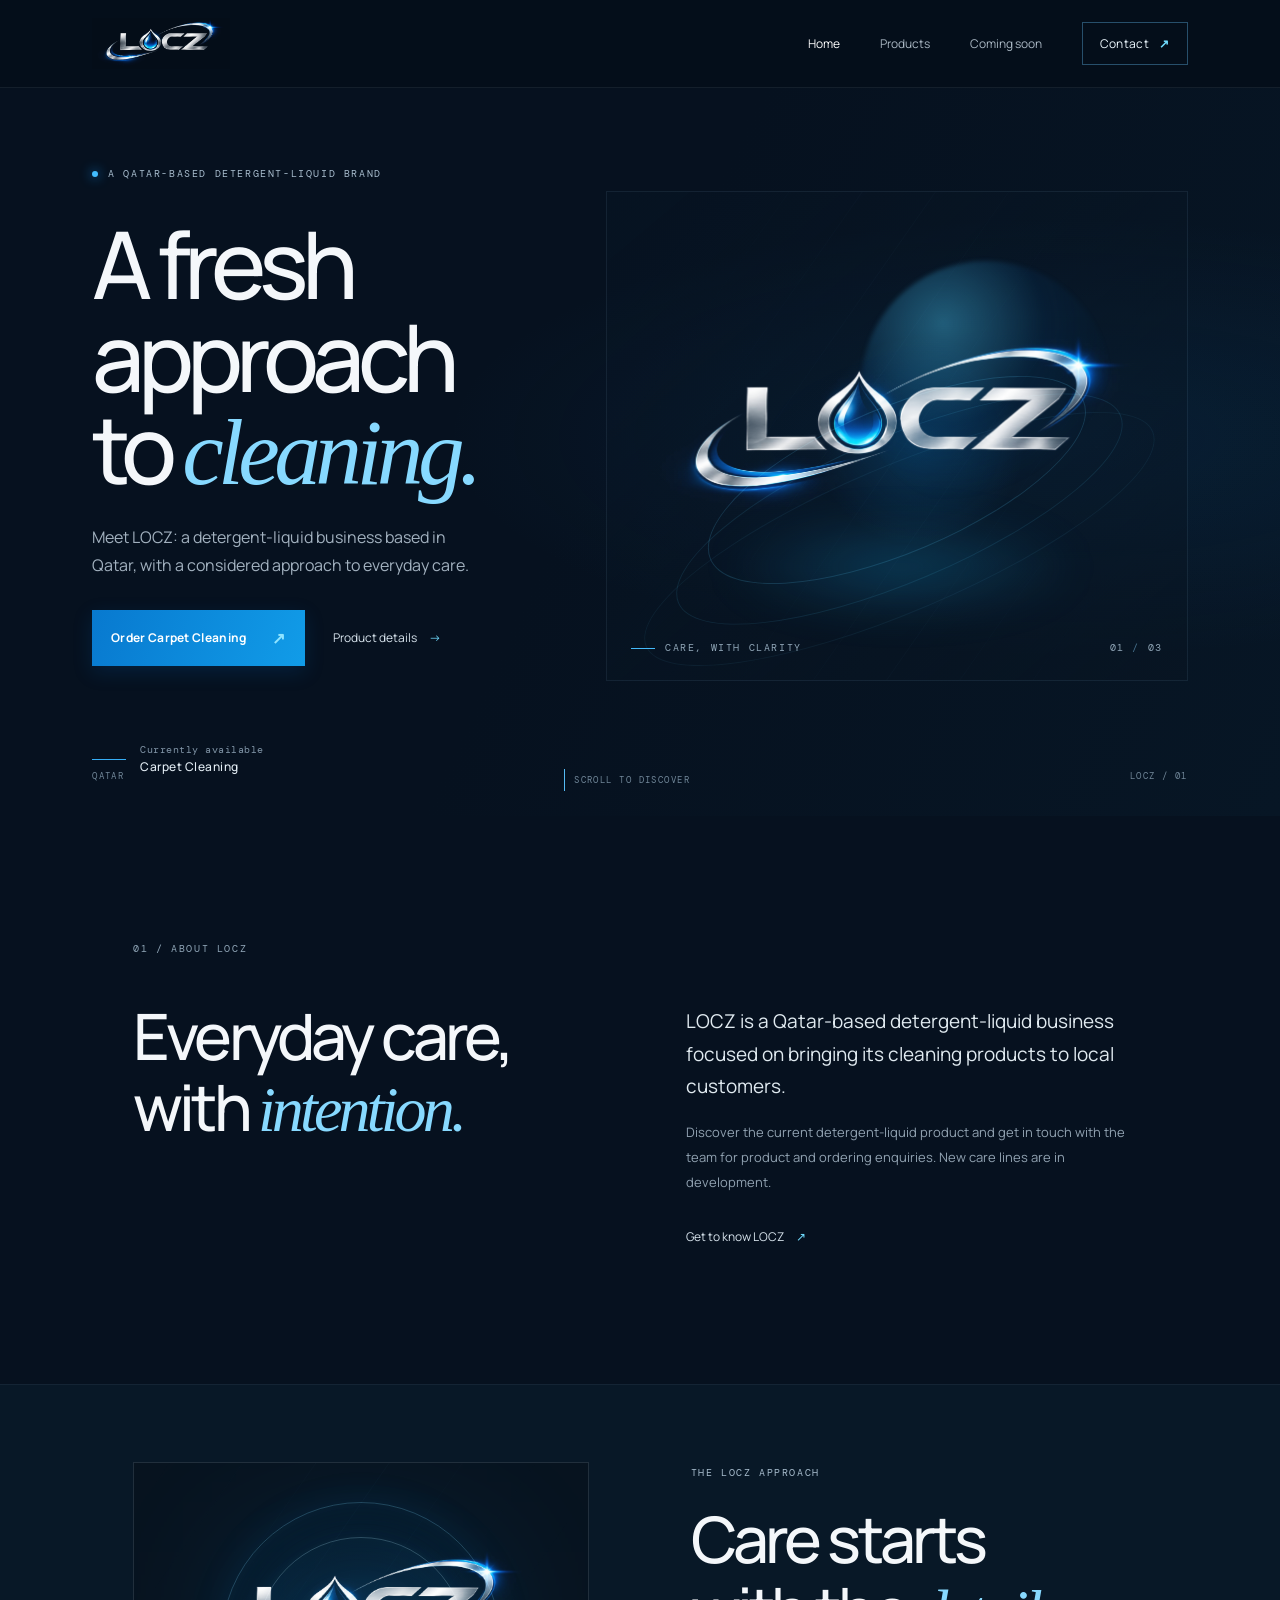
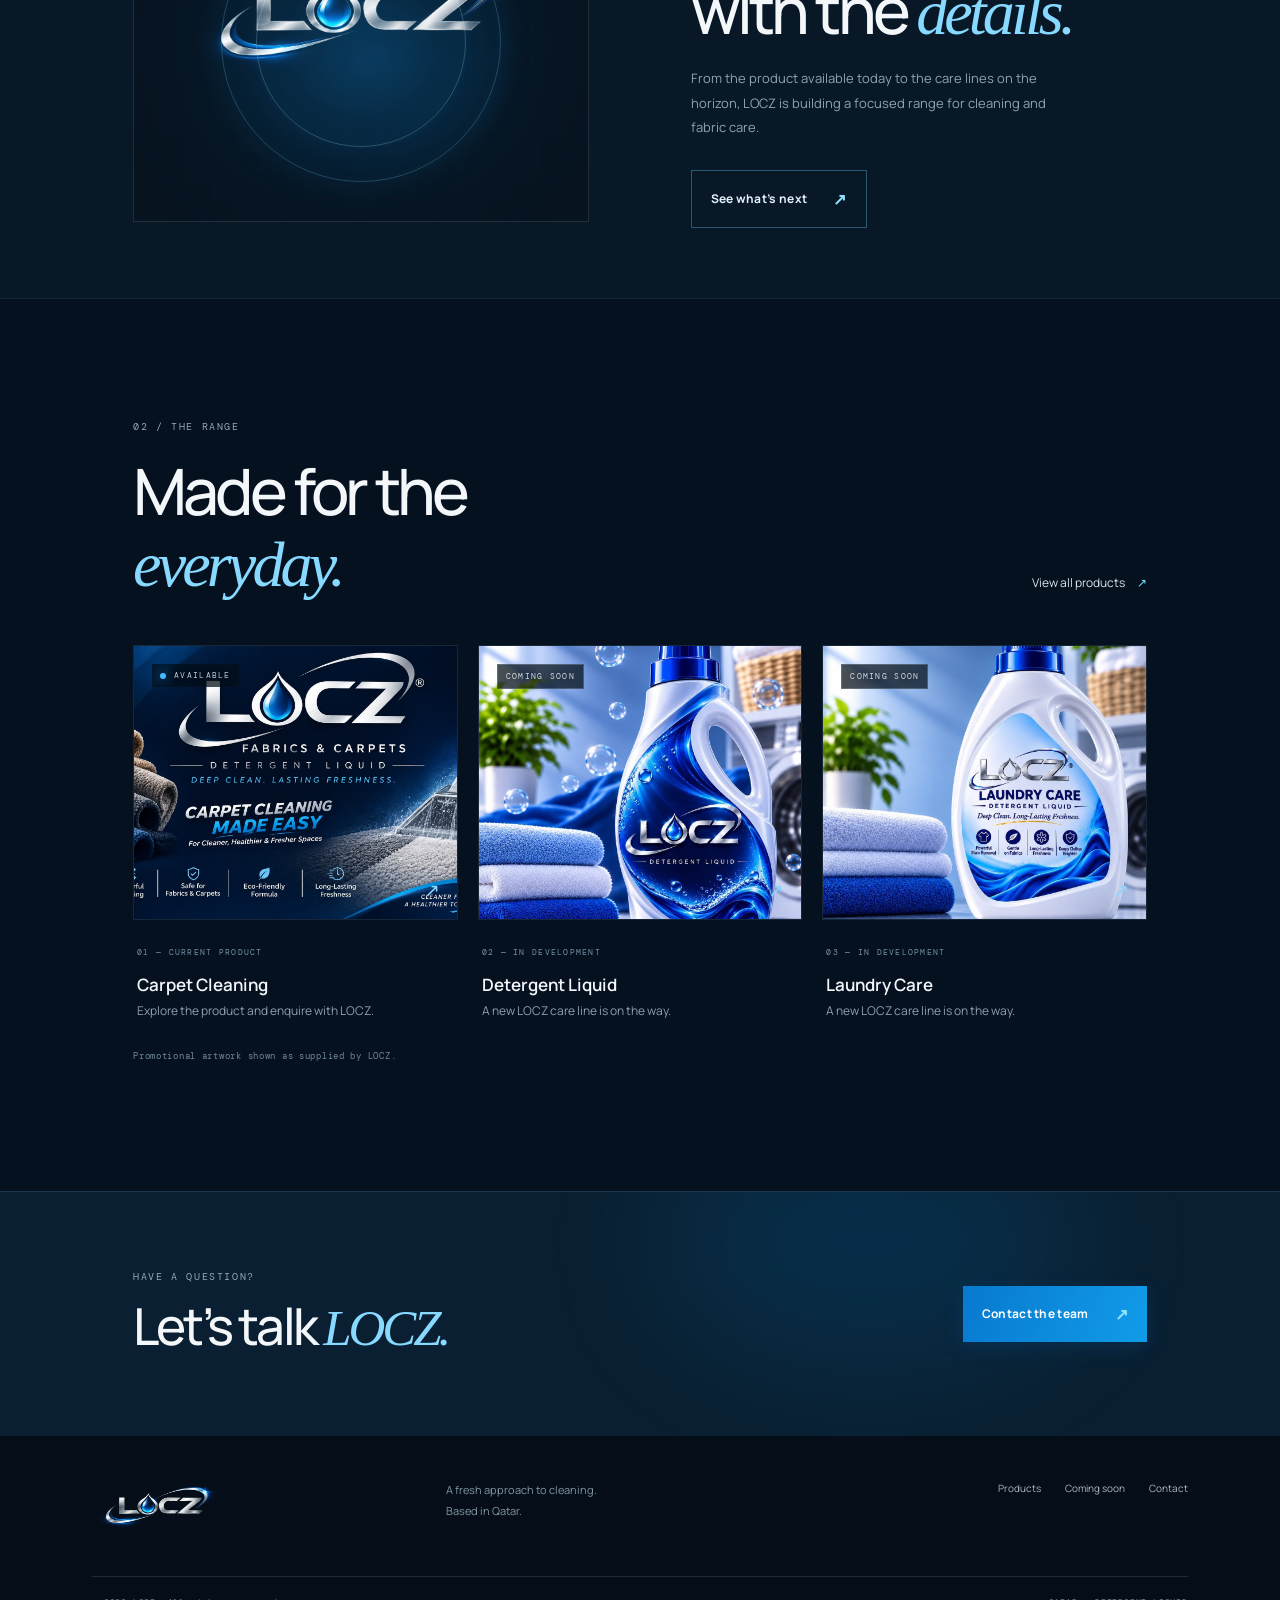
==== commit 0e9d9c65: "Bust cached styles after product image fit update" ====
--- a/index.html
+++ b/index.html
@@ -3,7 +3,7 @@
 <head>
   <meta charset="utf-8"><meta name="viewport" content="width=device-width, initial-scale=1">
   <meta name="theme-color" content="#06111f"><meta name="description" content="LOCZ is a Qatar-based detergent-liquid business. Discover the current product and upcoming care lines.">
-  <title>LOCZ — A Fresh Approach to Cleaning</title><link rel="stylesheet" href="style.css"><script defer src="site.js"></script>
+  <title>LOCZ — A Fresh Approach to Cleaning</title><link rel="stylesheet" href="style.css?v=2d96a3f"><script defer src="site.js"></script>
 </head>
 <body>
 <header class="site-header"><a class="wordmark" href="index.html" aria-label="LOCZ home"><img class="wordmark-img" src="assets/locz-logo.jpg" alt="LOCZ"></a><button class="menu-toggle" aria-expanded="false" aria-label="Open navigation"><span></span><span></span></button><nav class="nav"><a class="active" href="index.html">Home</a><a href="products.html">Products</a><a href="upcoming.html">Coming soon</a><a class="nav-cta" href="contact.html">Contact <b>↗</b></a></nav></header>
--- a/style.css
+++ b/style.css
@@ -10,3 +10,14 @@
 .contact-list a{color:#dcecf6;text-decoration:underline;text-decoration-color:rgba(89,190,242,.48);text-underline-offset:3px;transition:color .2s,text-decoration-color .2s}.contact-list a:hover{color:#8bdbff;text-decoration-color:#8bdbff}.contact-links{display:flex;flex-direction:column;gap:3px}.contact-whatsapp{color:#92e4bc!important;text-decoration-color:rgba(91,212,153,.45)!important}
 .order-widget{display:grid;grid-template-columns:auto 110px;align-items:center;gap:7px 14px;margin:25px 0 12px}.order-widget label{font-size:11px;color:#c6d5df}.order-widget input{width:100%;border:1px solid rgba(155,194,220,.22);background:#071421;color:#f4f7fa;padding:10px 12px;font:13px var(--sans);outline:none}.order-widget input:focus{border-color:#299bda}.order-note{grid-column:1/-1;margin:0;color:#8296a7;font-size:10px;line-height:1.6}
 @media(max-width:650px){.wordmark{width:122px;height:53px}.hero-logo-image{width:93%;top:47%}}
+
+/* Improve readability of product ordering and availability details. */
+.product-showcase .status-tag{font-size:14px;letter-spacing:.1em;color:#fff}
+.product-info>.muted{font-size:17px;line-height:1.8;color:#e0eaf1;margin-bottom:22px}
+.order-widget label{font-size:17px;font-weight:700;color:#f4f7fa}
+.order-widget input{font-size:17px;min-height:52px}
+.order-note{font-size:15px;line-height:1.7;color:#d3e0e9}
+.spec-list>div{padding:16px 0}
+.spec-list span{font-size:14px;line-height:1.5;color:#d1e0e9;letter-spacing:.1em}
+.spec-list b{font-size:16px;color:#fff;font-weight:600}
+.upcoming-art .promo-image{object-fit:contain;background:radial-gradient(ellipse at center,rgba(16,92,150,.2),transparent 70%),#081522}
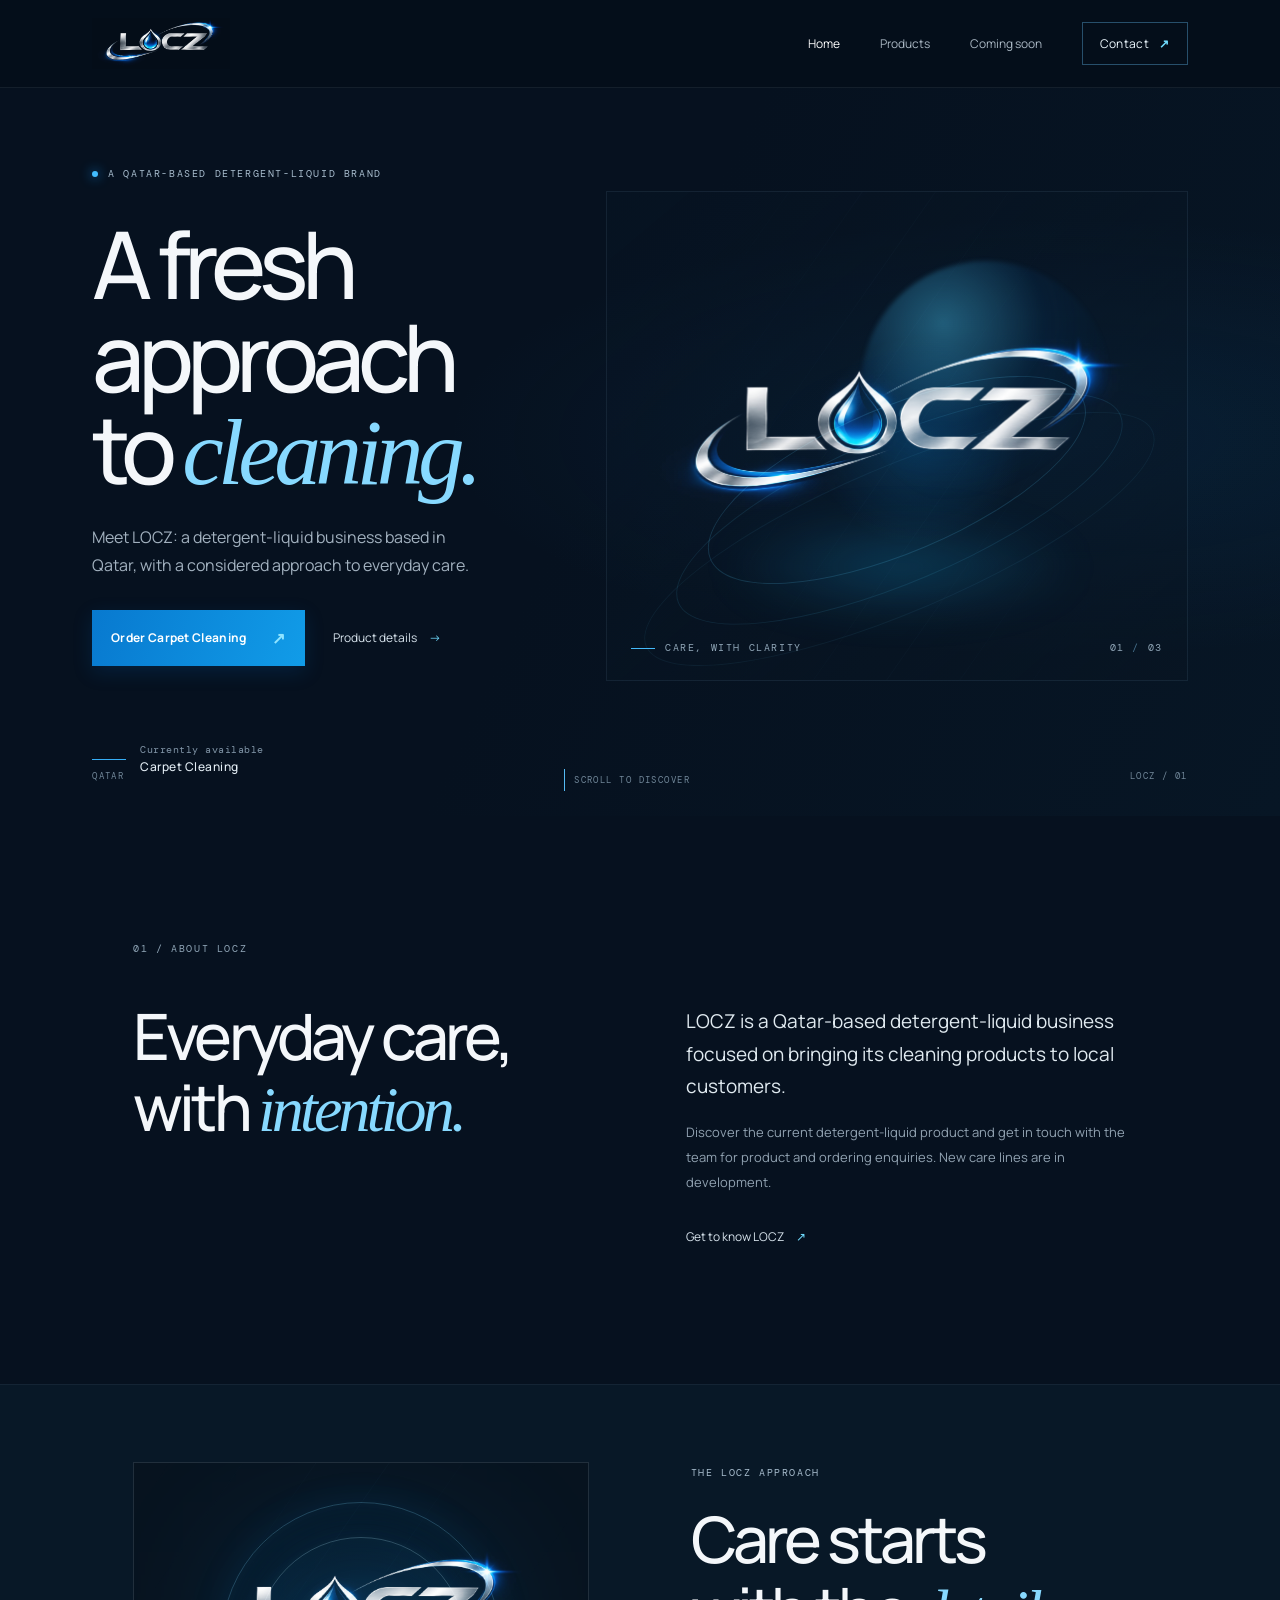
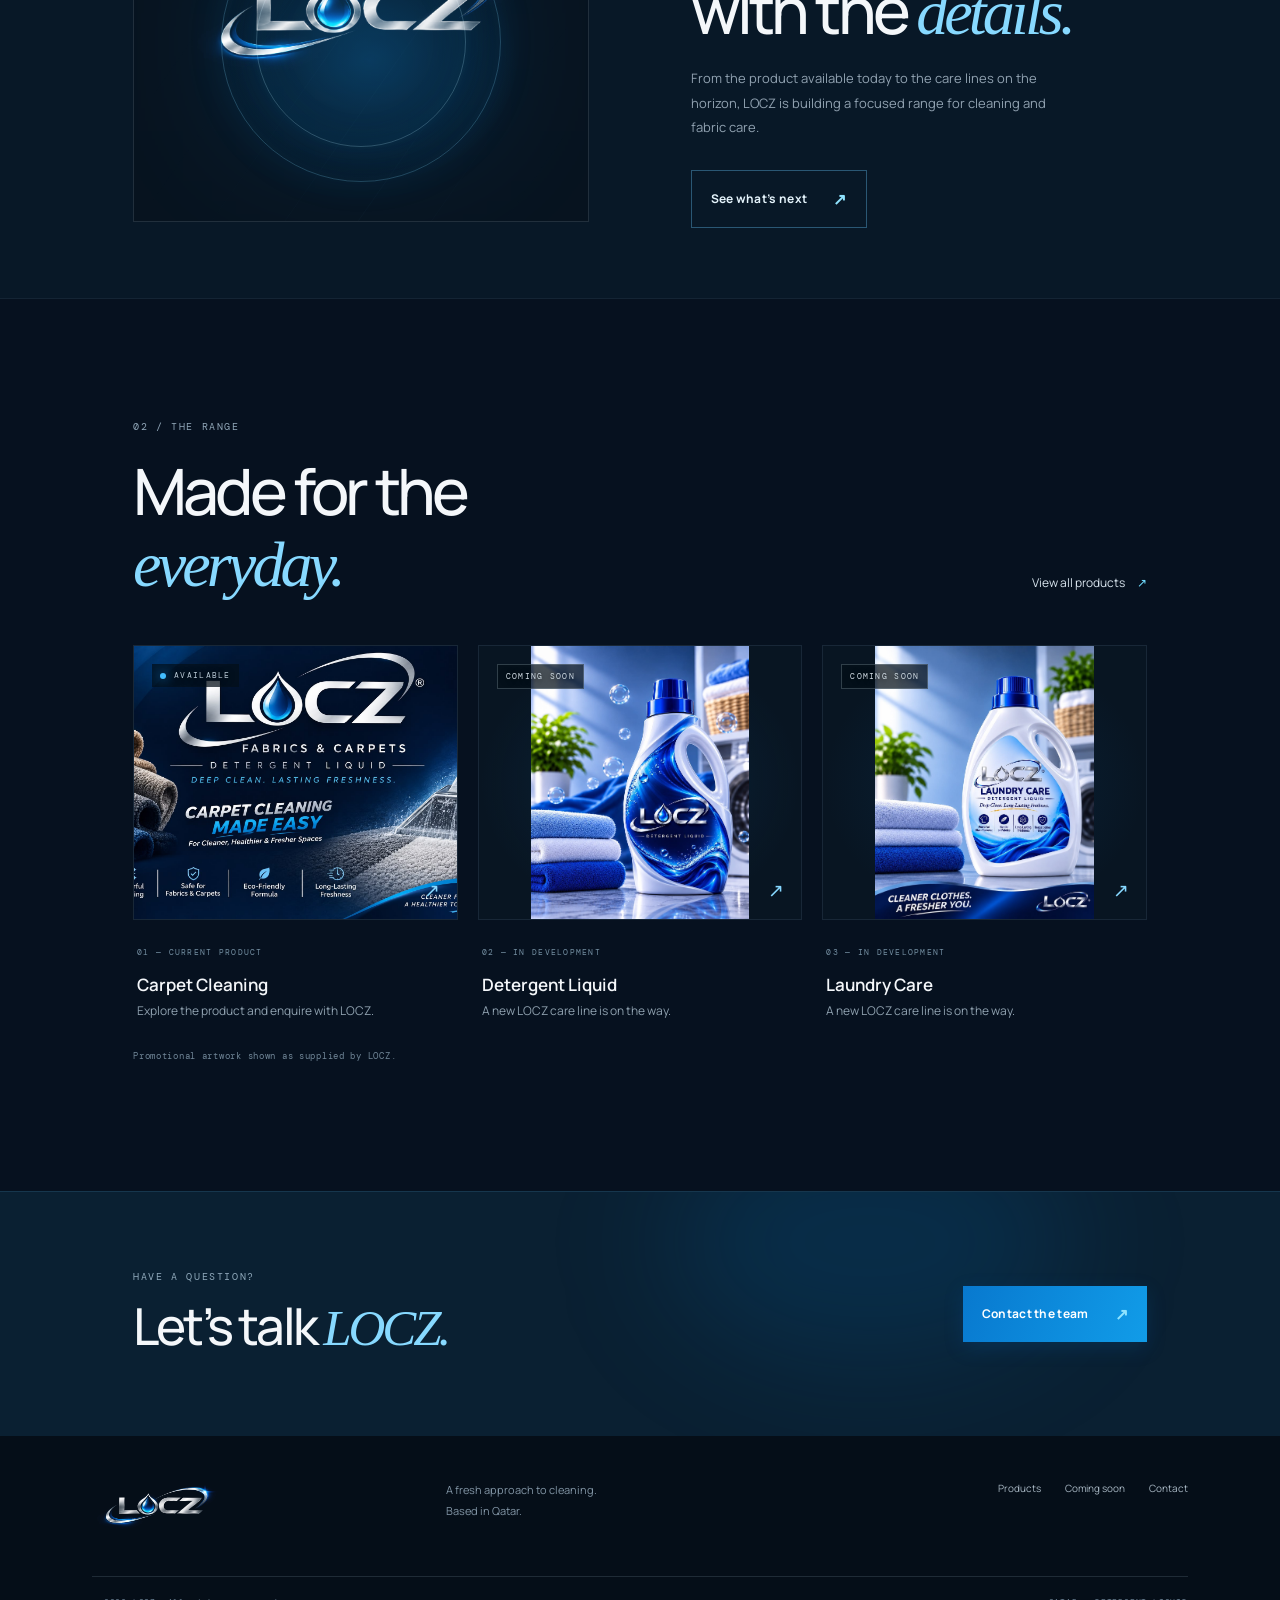
==== commit 07fed3e3: "Fit upcoming product images on home page" ====
--- a/index.html
+++ b/index.html
@@ -3,7 +3,7 @@
 <head>
   <meta charset="utf-8"><meta name="viewport" content="width=device-width, initial-scale=1">
   <meta name="theme-color" content="#06111f"><meta name="description" content="LOCZ is a Qatar-based detergent-liquid business. Discover the current product and upcoming care lines.">
-  <title>LOCZ — A Fresh Approach to Cleaning</title><link rel="stylesheet" href="style.css?v=2d96a3f"><script defer src="site.js"></script>
+  <title>LOCZ — A Fresh Approach to Cleaning</title><link rel="stylesheet" href="style.css?v=main-products-fit"><script defer src="site.js"></script>
 </head>
 <body>
 <header class="site-header"><a class="wordmark" href="index.html" aria-label="LOCZ home"><img class="wordmark-img" src="assets/locz-logo.jpg" alt="LOCZ"></a><button class="menu-toggle" aria-expanded="false" aria-label="Open navigation"><span></span><span></span></button><nav class="nav"><a class="active" href="index.html">Home</a><a href="products.html">Products</a><a href="upcoming.html">Coming soon</a><a class="nav-cta" href="contact.html">Contact <b>↗</b></a></nav></header>
--- a/style.css
+++ b/style.css
@@ -21,3 +21,5 @@
 .spec-list span{font-size:14px;line-height:1.5;color:#d1e0e9;letter-spacing:.1em}
 .spec-list b{font-size:16px;color:#fff;font-weight:600}
 .upcoming-art .promo-image{object-fit:contain;background:radial-gradient(ellipse at center,rgba(16,92,150,.2),transparent 70%),#081522}
+.preview-media.media-upcoming .promo-image,.preview-media.media-laundry .promo-image{object-fit:contain;background:radial-gradient(ellipse at center,rgba(16,92,150,.2),transparent 70%),#081522}
+.preview-card:hover .preview-media.media-upcoming .promo-image,.preview-card:hover .preview-media.media-laundry .promo-image{transform:none}
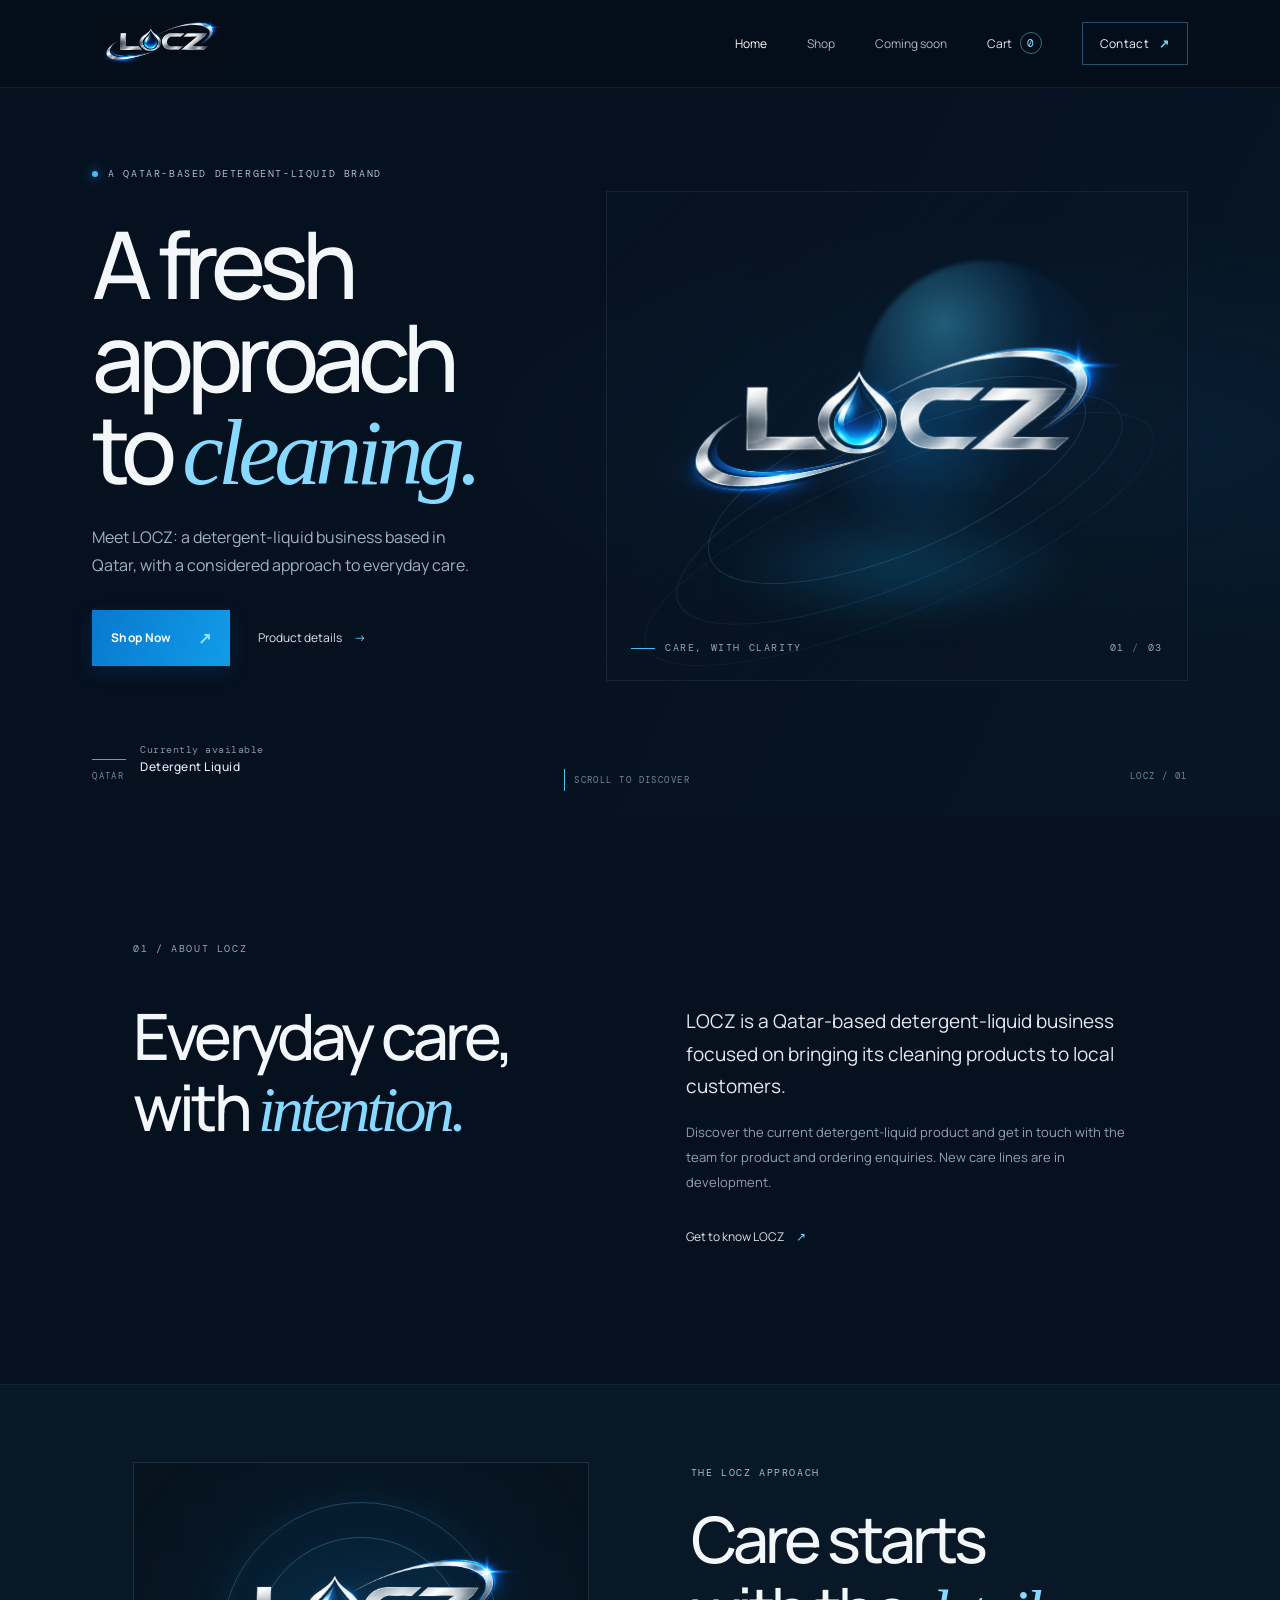
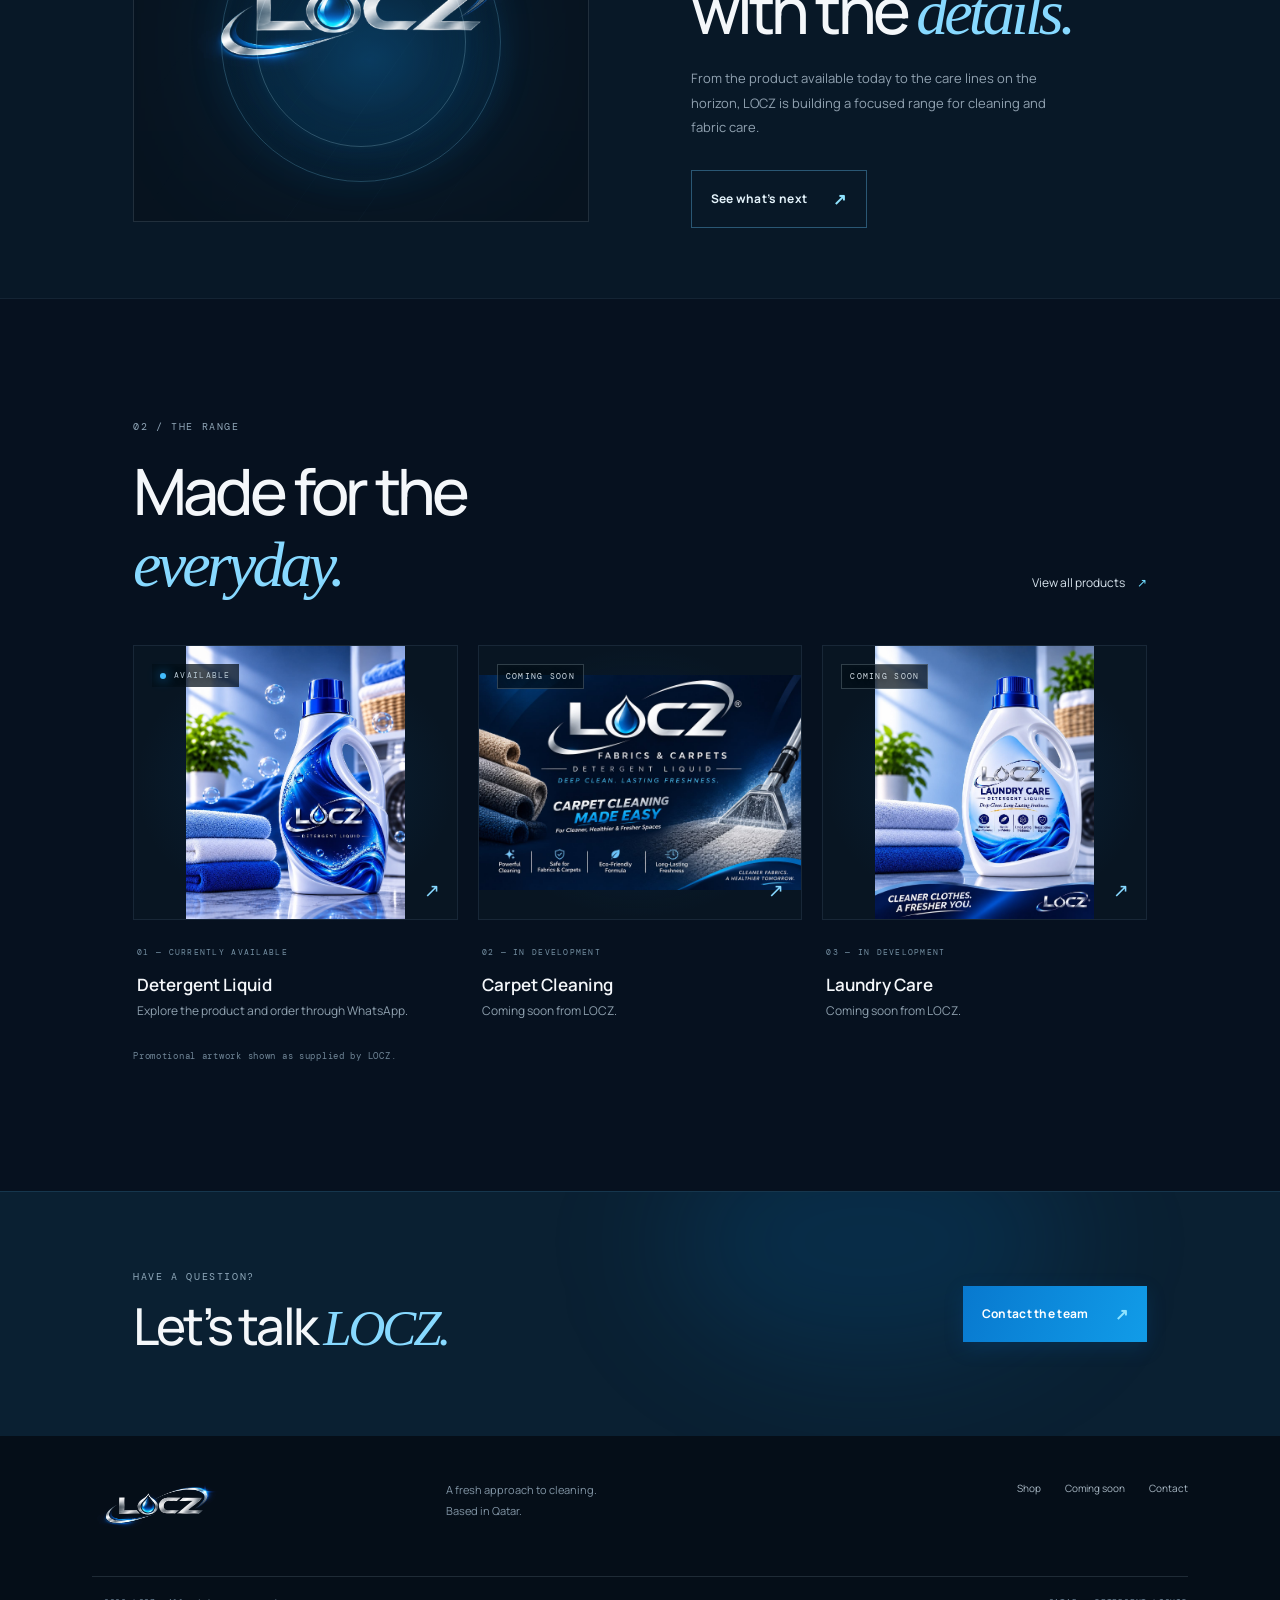
==== commit 047413e7: "Upgrade LOCZ into WhatsApp-order storefront" ====
--- a/index.html
+++ b/index.html
@@ -3,17 +3,17 @@
 <head>
   <meta charset="utf-8"><meta name="viewport" content="width=device-width, initial-scale=1">
   <meta name="theme-color" content="#06111f"><meta name="description" content="LOCZ is a Qatar-based detergent-liquid business. Discover the current product and upcoming care lines.">
-  <title>LOCZ — A Fresh Approach to Cleaning</title><link rel="stylesheet" href="style.css?v=main-products-fit"><script defer src="site.js"></script>
+  <title>LOCZ — A Fresh Approach to Cleaning</title><link rel="stylesheet" href="style.css?v=shop-1"><script defer src="site.js"></script><script defer src="shop.js"></script>
 </head>
 <body>
-<header class="site-header"><a class="wordmark" href="index.html" aria-label="LOCZ home"><img class="wordmark-img" src="assets/locz-logo.jpg" alt="LOCZ"></a><button class="menu-toggle" aria-expanded="false" aria-label="Open navigation"><span></span><span></span></button><nav class="nav"><a class="active" href="index.html">Home</a><a href="products.html">Products</a><a href="upcoming.html">Coming soon</a><a class="nav-cta" href="contact.html">Contact <b>↗</b></a></nav></header>
+<header class="site-header"><a class="wordmark" href="index.html" aria-label="LOCZ home"><img class="wordmark-img" src="assets/locz-logo.jpg" alt="LOCZ"></a><button class="menu-toggle" aria-expanded="false" aria-label="Open navigation"><span></span><span></span></button><nav class="nav"><a class="active" href="index.html">Home</a><a href="products.html">Shop</a><a href="upcoming.html">Coming soon</a><a class="nav-cart" href="cart.html">Cart <span data-cart-count>0</span></a><a class="nav-cta" href="contact.html">Contact <b>↗</b></a></nav></header>
 <main>
-  <section class="hero home-hero"><div class="hero-copy"><p class="eyebrow"><span class="eyebrow-dot"></span> A QATAR-BASED DETERGENT-LIQUID BRAND</p><h1>A fresh approach<br>to <em>cleaning.</em></h1><p class="lede">Meet LOCZ: a detergent-liquid business based in Qatar, with a considered approach to everyday care.</p><div class="hero-actions"><a class="button button-primary" href="https://wa.me/97470595504?text=Hi%20LOCZ%2C%20I%20would%20like%20to%20order%20Carpet%20Cleaning.%20Quantity%3A%201.%20Please%20confirm%20the%20total%2C%20payment%2C%20and%20delivery%20details." target="_blank" rel="noopener noreferrer">Order Carpet Cleaning <span>↗</span></a><a class="text-link" href="products.html">Product details <span>→</span></a></div><div class="hero-note"><span class="note-rule"></span><span>Currently available<br><strong>Carpet Cleaning</strong></span></div></div>
+  <section class="hero home-hero"><div class="hero-copy"><p class="eyebrow"><span class="eyebrow-dot"></span> A QATAR-BASED DETERGENT-LIQUID BRAND</p><h1>A fresh approach<br>to <em>cleaning.</em></h1><p class="lede">Meet LOCZ: a detergent-liquid business based in Qatar, with a considered approach to everyday care.</p><div class="hero-actions"><a class="button button-primary" href="products.html">Shop Now <span>↗</span></a><a class="text-link" href="products.html">Product details <span>→</span></a></div><div class="hero-note"><span class="note-rule"></span><span>Currently available<br><strong>Detergent Liquid</strong></span></div></div>
     <div class="hero-art" aria-label="Abstract blue water-inspired artwork"><div class="orb orb-one"></div><div class="orb orb-two"></div><div class="ripple ripple-one"></div><div class="ripple ripple-two"></div><div class="ripple ripple-three"></div><img class="hero-logo-image" src="assets/locz-logo.jpg" alt="LOCZ logo"><div class="art-caption"><span class="caption-line"></span> CARE, WITH CLARITY</div><div class="art-index">01 <span>/</span> 03</div></div>
     <div class="hero-bottom"><span>QATAR</span><span class="scroll-cue"><i></i> SCROLL TO DISCOVER</span><span>LOCZ / 01</span></div></section>
   <section class="intro section-pad"><div class="section-kicker">01 / ABOUT LOCZ</div><div class="intro-content"><h2>Everyday care,<br>with <em>intention.</em></h2><div><p class="body-large">LOCZ is a Qatar-based detergent-liquid business focused on bringing its cleaning products to local customers.</p><p class="muted">Discover the current detergent-liquid product and get in touch with the team for product and ordering enquiries. New care lines are in development.</p><a href="contact.html" class="under-link">Get to know LOCZ <span>↗</span></a></div></div></section>
   <section class="feature-band"><div class="feature-inner"><div class="feature-visual"><div class="feature-glow"></div><div class="feature-ring ring-a"></div><div class="feature-ring ring-b"></div><img class="feature-logo" src="assets/locz-logo.jpg" alt="LOCZ logo"></div><div class="feature-copy"><p class="eyebrow">THE LOCZ APPROACH</p><h2>Care starts<br>with the <em>details.</em></h2><p>From the product available today to the care lines on the horizon, LOCZ is building a focused range for cleaning and fabric care.</p><a class="button button-outline" href="upcoming.html">See what’s next <span>↗</span></a></div></div></section>
-  <section class="preview section-pad"><div class="section-heading"><div><div class="section-kicker">02 / THE RANGE</div><h2>Made for the<br><em>everyday.</em></h2></div><a class="under-link" href="products.html">View all products <span>↗</span></a></div><div class="preview-grid"><a class="preview-card current-card" href="products.html"><div class="preview-media media-current"><span class="status-tag"><i></i> AVAILABLE</span><img class="promo-image" src="assets/carpet-cleaning.jpg" alt="LOCZ Carpet Cleaning promotional artwork"><span class="card-arrow">↗</span></div><div class="preview-info"><span>01 — CURRENT PRODUCT</span><h3>Carpet Cleaning</h3><p>Explore the product and enquire with LOCZ.</p></div></a><a class="preview-card" href="upcoming.html"><div class="preview-media media-upcoming"><span class="status-tag status-soon">COMING SOON</span><img class="promo-image" src="assets/detergent-liquid.jpg" alt="LOCZ Detergent Liquid promotional artwork"><span class="card-arrow">↗</span></div><div class="preview-info"><span>02 — IN DEVELOPMENT</span><h3>Detergent Liquid</h3><p>A new LOCZ care line is on the way.</p></div></a><a class="preview-card" href="upcoming.html"><div class="preview-media media-laundry"><span class="status-tag status-soon">COMING SOON</span><img class="promo-image" src="assets/laundry-care.jpg" alt="LOCZ Laundry Care promotional artwork"><span class="card-arrow">↗</span></div><div class="preview-info"><span>03 — IN DEVELOPMENT</span><h3>Laundry Care</h3><p>A new LOCZ care line is on the way.</p></div></a></div><p class="asset-note">Promotional artwork shown as supplied by LOCZ.</p></section>
+  <section class="preview section-pad"><div class="section-heading"><div><div class="section-kicker">02 / THE RANGE</div><h2>Made for the<br><em>everyday.</em></h2></div><a class="under-link" href="products.html">View all products <span>↗</span></a></div><div class="preview-grid"><a class="preview-card current-card" href="product.html?id=detergent-liquid"><div class="preview-media media-current"><span class="status-tag"><i></i> AVAILABLE</span><img class="promo-image" src="assets/detergent-liquid.jpg" alt="LOCZ Detergent Liquid bottle with folded towels"><span class="card-arrow">↗</span></div><div class="preview-info"><span>01 — CURRENTLY AVAILABLE</span><h3>Detergent Liquid</h3><p>Explore the product and order through WhatsApp.</p></div></a><a class="preview-card" href="product.html?id=carpet-cleaning"><div class="preview-media media-upcoming"><span class="status-tag status-soon">COMING SOON</span><img class="promo-image" src="assets/carpet-cleaning.jpg" alt="LOCZ Carpet Cleaning promotional artwork"><span class="card-arrow">↗</span></div><div class="preview-info"><span>02 — IN DEVELOPMENT</span><h3>Carpet Cleaning</h3><p>Coming soon from LOCZ.</p></div></a><a class="preview-card" href="product.html?id=laundry-care"><div class="preview-media media-laundry"><span class="status-tag status-soon">COMING SOON</span><img class="promo-image" src="assets/laundry-care.jpg" alt="LOCZ Laundry Care bottle with folded towels"><span class="card-arrow">↗</span></div><div class="preview-info"><span>03 — IN DEVELOPMENT</span><h3>Laundry Care</h3><p>Coming soon from LOCZ.</p></div></a></div><p class="asset-note">Promotional artwork shown as supplied by LOCZ.</p></section>
   <section class="contact-strip"><div><p class="eyebrow">HAVE A QUESTION?</p><h2>Let’s talk <em>LOCZ.</em></h2></div><a class="button button-primary" href="contact.html">Contact the team <span>↗</span></a><div class="strip-orb"></div></section>
-</main><footer class="footer"><div class="footer-top"><a class="wordmark footer-mark" href="index.html" aria-label="LOCZ home"><img class="wordmark-img" src="assets/locz-logo.jpg" alt="LOCZ"></a><p>A fresh approach to cleaning.<br>Based in Qatar.</p><div class="footer-links"><a href="products.html">Products</a><a href="upcoming.html">Coming soon</a><a href="contact.html">Contact</a></div></div><div class="footer-bottom"><span>© <span data-year></span> LOCZ. All rights reserved.</span><span>QATAR <i>·</i> DETERGENT LIQUID</span></div></footer>
+</main><footer class="footer"><div class="footer-top"><a class="wordmark footer-mark" href="index.html" aria-label="LOCZ home"><img class="wordmark-img" src="assets/locz-logo.jpg" alt="LOCZ"></a><p>A fresh approach to cleaning.<br>Based in Qatar.</p><div class="footer-links"><a href="products.html">Shop</a><a href="upcoming.html">Coming soon</a><a href="contact.html">Contact</a></div></div><div class="footer-bottom"><span>© <span data-year></span> LOCZ. All rights reserved.</span><span>QATAR <i>·</i> DETERGENT LIQUID</span></div></footer>
 </body></html>
--- a/style.css
+++ b/style.css
@@ -22,4 +22,76 @@
 .spec-list b{font-size:16px;color:#fff;font-weight:600}
 .upcoming-art .promo-image{object-fit:contain;background:radial-gradient(ellipse at center,rgba(16,92,150,.2),transparent 70%),#081522}
 .preview-media.media-upcoming .promo-image,.preview-media.media-laundry .promo-image{object-fit:contain;background:radial-gradient(ellipse at center,rgba(16,92,150,.2),transparent 70%),#081522}
-.preview-card:hover .preview-media.media-upcoming .promo-image,.preview-card:hover .preview-media.media-laundry .promo-image{transform:none}
+.preview-media.media-current .promo-image{object-fit:contain;background:radial-gradient(ellipse at center,rgba(16,92,150,.2),transparent 70%),#081522}
+.preview-card:hover .preview-media.media-upcoming .promo-image,.preview-card:hover .preview-media.media-laundry .promo-image,.preview-card:hover .preview-media.media-current .promo-image{transform:none}
+
+/* LOCZ shop, cart, and WhatsApp checkout */
+.nav-cart{display:inline-flex;align-items:center;gap:8px;color:#d8e6ef;font-size:12px}
+.nav-cart span{display:inline-grid;place-items:center;min-width:22px;height:22px;padding:0 6px;border:1px solid rgba(113,221,255,.45);border-radius:999px;color:#8de0ff;font:11px var(--mono)}
+.shop-section{padding-top:64px;padding-bottom:90px}
+.shop-toolbar{display:grid;grid-template-columns:minmax(220px,1fr) 190px 190px;gap:16px;align-items:end;margin-bottom:32px}
+.shop-toolbar label,.quantity-field{display:flex;flex-direction:column;gap:8px;color:#c8d7e2;font-size:13px;font-weight:600}
+.shop-toolbar input,.shop-toolbar select,.quantity-field input,.cart-item-controls input,.checkout-panel input,.checkout-panel textarea{width:100%;min-height:46px;padding:11px 13px;border:1px solid rgba(155,194,220,.24);background:#081725;color:#f4f7fa;font:14px var(--sans);outline:none;border-radius:0}
+.shop-toolbar input:focus,.shop-toolbar select:focus,.quantity-field input:focus,.cart-item-controls input:focus,.checkout-panel input:focus,.checkout-panel textarea:focus{border-color:#45baff;box-shadow:0 0 0 2px rgba(39,169,255,.12)}
+.shop-toolbar input::placeholder,.checkout-panel input::placeholder,.checkout-panel textarea::placeholder{color:#8da1b2}
+.shop-grid{display:grid;grid-template-columns:repeat(3,minmax(0,1fr));gap:22px;align-items:stretch}
+.shop-card{min-width:0;border:1px solid var(--line);background:linear-gradient(145deg,rgba(13,34,52,.92),rgba(7,20,33,.96));transition:border-color .2s,transform .2s}
+.shop-card:hover{border-color:rgba(78,181,238,.4);transform:translateY(-3px)}
+.shop-card[hidden]{display:none}
+.shop-card-image{display:block;position:relative;height:290px;overflow:hidden;background:radial-gradient(ellipse at center,rgba(16,92,150,.2),transparent 70%),#081522}
+.shop-card-image .promo-image,.shop-card-image img{width:100%;height:100%;object-fit:contain;display:block;padding:8px}
+.shop-card-image .status-tag{position:absolute;z-index:2;left:16px;top:16px;padding:6px 9px;background:rgba(4,14,24,.86);color:#eaf5fb}
+.shop-card-content{padding:22px;display:flex;flex-direction:column;min-height:310px}
+.shop-card-content .eyebrow{font-size:10px;margin:0 0 8px}
+.shop-card h2{font-size:25px;font-weight:500;letter-spacing:-.04em;margin:0 0 10px}
+.shop-card-content>p:not(.eyebrow){min-height:48px;color:#bdcbd6;font-size:14px;line-height:1.65;margin:0 0 18px}
+.shop-price-row{display:flex;justify-content:space-between;gap:12px;border-top:1px solid var(--line);padding:13px 0;color:#aebfcb;font-size:12px}
+.shop-price-row strong{color:#edf5fa;font-size:13px;font-weight:600;text-align:right}
+.shop-card-actions{display:flex;align-items:end;gap:12px;margin-top:auto}
+.shop-card-actions .quantity-field{width:84px;flex:none}
+.shop-card-actions .quantity-field input{min-height:44px}
+.shop-card-actions .button{flex:1;gap:10px;padding:14px 12px;font-size:12px}
+.button-disabled,.button:disabled{background:#243444;color:#b0bec9;box-shadow:none;cursor:not-allowed;transform:none}
+.coming-soon-note{font-size:12px;color:#c2d1dc;align-self:center}
+.shop-detail-link{display:inline-flex;align-items:center;gap:8px;margin-top:18px;color:#a8dfff;font-size:13px}
+.shop-detail-link span{color:var(--cyan)}
+.shop-disclaimer,.no-results{margin:26px 0 0;color:#bdcbd6;font-size:14px;line-height:1.7}
+.no-results{padding:28px;border:1px solid var(--line)}
+.shop-product-detail{align-items:start}
+.shop-product-detail .product-showcase{min-height:540px;height:auto;aspect-ratio:4/5;background:radial-gradient(ellipse at center,rgba(16,92,150,.2),transparent 70%),#081522}
+.shop-product-detail .product-showcase .promo-image{object-fit:contain;padding:14px}
+.shop-product-detail .product-info h2{font-size:clamp(38px,4.2vw,58px)}
+.shop-actions{display:flex;align-items:end;flex-wrap:wrap;gap:12px;margin:24px 0 14px}
+.shop-actions .quantity-field{width:100px}
+.shop-actions .button{min-height:46px}
+.cart-layout{display:grid;grid-template-columns:minmax(0,1.5fr) minmax(310px,.8fr);gap:42px;align-items:start;padding-top:70px;padding-bottom:100px}
+.cart-heading{display:flex;align-items:end;justify-content:space-between;gap:22px;margin-bottom:24px}
+.cart-heading .eyebrow{margin:0 0 10px}
+.cart-heading h2,.checkout-panel h2{font-size:clamp(28px,3vw,42px);font-weight:500;letter-spacing:-.05em;line-height:1.1;margin:0}
+.cart-heading h2 em,.checkout-panel h2 em{font-family:Georgia,serif;font-weight:400;color:#87d9ff}
+.cart-item{display:grid;grid-template-columns:145px minmax(0,1fr) 110px;gap:20px;align-items:center;padding:18px 0;border-top:1px solid var(--line)}
+.cart-item:last-child{border-bottom:1px solid var(--line)}
+.cart-item>img{width:145px;height:155px;object-fit:contain;background:#081522}
+.cart-item-info .eyebrow{font-size:9px;margin:0 0 6px}
+.cart-item-info h3{font-size:20px;font-weight:500;margin:0 0 5px}
+.cart-item-info>p:not(.eyebrow){font-size:13px;color:#b8c7d2;margin:0 0 8px}
+.remove-item{padding:0;border:0;background:none;color:#90d9ff;text-decoration:underline;text-underline-offset:3px;font-size:12px;cursor:pointer}
+.cart-item-controls label{display:flex;flex-direction:column;gap:7px;color:#d6e3eb;font-size:12px}
+.cart-empty{padding:30px;border:1px solid var(--line);background:#0a1a29}
+.cart-empty[hidden],.checkout-panel form[hidden]{display:none}
+.checkout-panel{padding:28px;background:#0a1a29;border:1px solid rgba(146,198,226,.18)}
+.checkout-panel>.eyebrow{margin:0 0 12px}
+.summary-line{display:flex;justify-content:space-between;gap:14px;padding:14px 0;border-bottom:1px solid var(--line);color:#c2d0db;font-size:14px}
+.summary-line strong{color:#f2f7fa;text-align:right}
+.summary-note,.checkout-panel .form-note{color:#b2c1cc;font-size:12px;line-height:1.7}
+.checkout-panel form{margin-top:26px}
+.checkout-panel h3{font-size:18px;font-weight:600;margin:0 0 12px}
+.checkout-panel label{display:block;color:#d5e0e8;font-size:13px;font-weight:600;margin:14px 0 7px}
+.checkout-panel label span{font-weight:400;color:#aebec9}
+.checkout-panel textarea{resize:vertical;min-height:74px}
+.checkout-button{width:100%;margin-top:18px;border:0;cursor:pointer}
+.checkout-panel .form-note{margin:12px 0 0}
+.cart-toast{position:fixed;right:24px;bottom:24px;z-index:30;max-width:min(360px,calc(100vw - 32px));padding:15px 19px;background:#0b2b42;border:1px solid rgba(113,221,255,.45);color:#f3faff;box-shadow:0 12px 35px rgba(0,0,0,.35);opacity:0;transform:translateY(12px);pointer-events:none;transition:opacity .2s,transform .2s}
+.cart-toast.visible{opacity:1;transform:translateY(0)}
+@media(max-width:1000px){.shop-grid{grid-template-columns:repeat(2,minmax(0,1fr))}.shop-toolbar{grid-template-columns:minmax(180px,1fr) 160px 160px}.cart-layout{gap:26px}.shop-product-detail .product-showcase{min-height:430px}}
+@media(max-width:700px){.shop-section{padding-top:44px}.shop-toolbar{grid-template-columns:1fr 1fr;gap:12px}.shop-toolbar .search-field{grid-column:1/-1}.shop-grid{grid-template-columns:1fr}.shop-card-image{height:min(88vw,390px)}.shop-card-content{min-height:0}.shop-card-content>p:not(.eyebrow){min-height:0}.shop-card-actions{margin-top:15px}.shop-product-detail .product-showcase{min-height:0;height:auto;aspect-ratio:4/5}.shop-actions{align-items:stretch}.shop-actions .button{flex:1}.shop-actions .quantity-field{width:100%;max-width:120px}.cart-layout{grid-template-columns:1fr;gap:32px;padding-top:48px;padding-bottom:70px}.cart-heading{align-items:flex-start;flex-direction:column}.cart-item{grid-template-columns:92px minmax(0,1fr);gap:14px}.cart-item>img{width:92px;height:112px;grid-row:span 2}.cart-item-controls{grid-column:2}.cart-item-controls label{flex-direction:row;align-items:center}.cart-item-controls input{max-width:100px}.checkout-panel{padding:22px 18px}.nav-cart{padding:13px 0;border-bottom:1px solid rgba(200,221,237,.07)}}
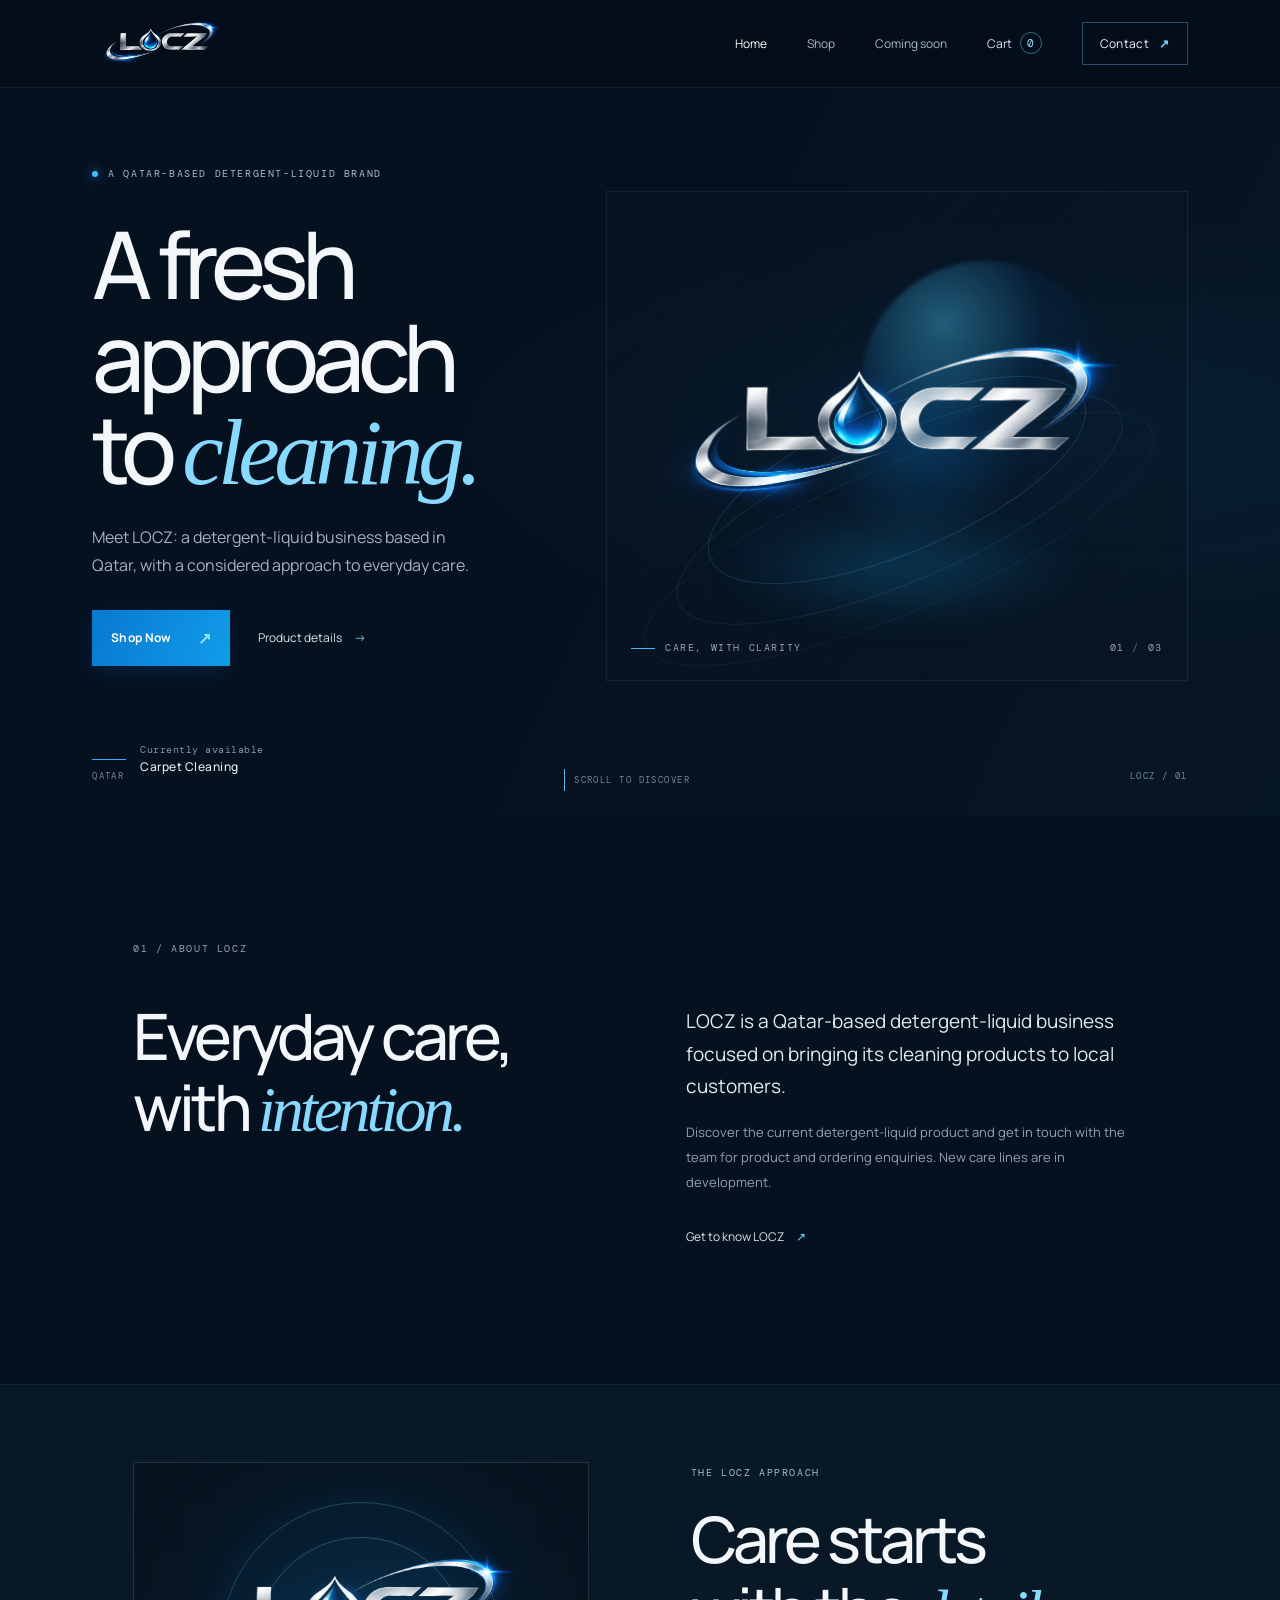
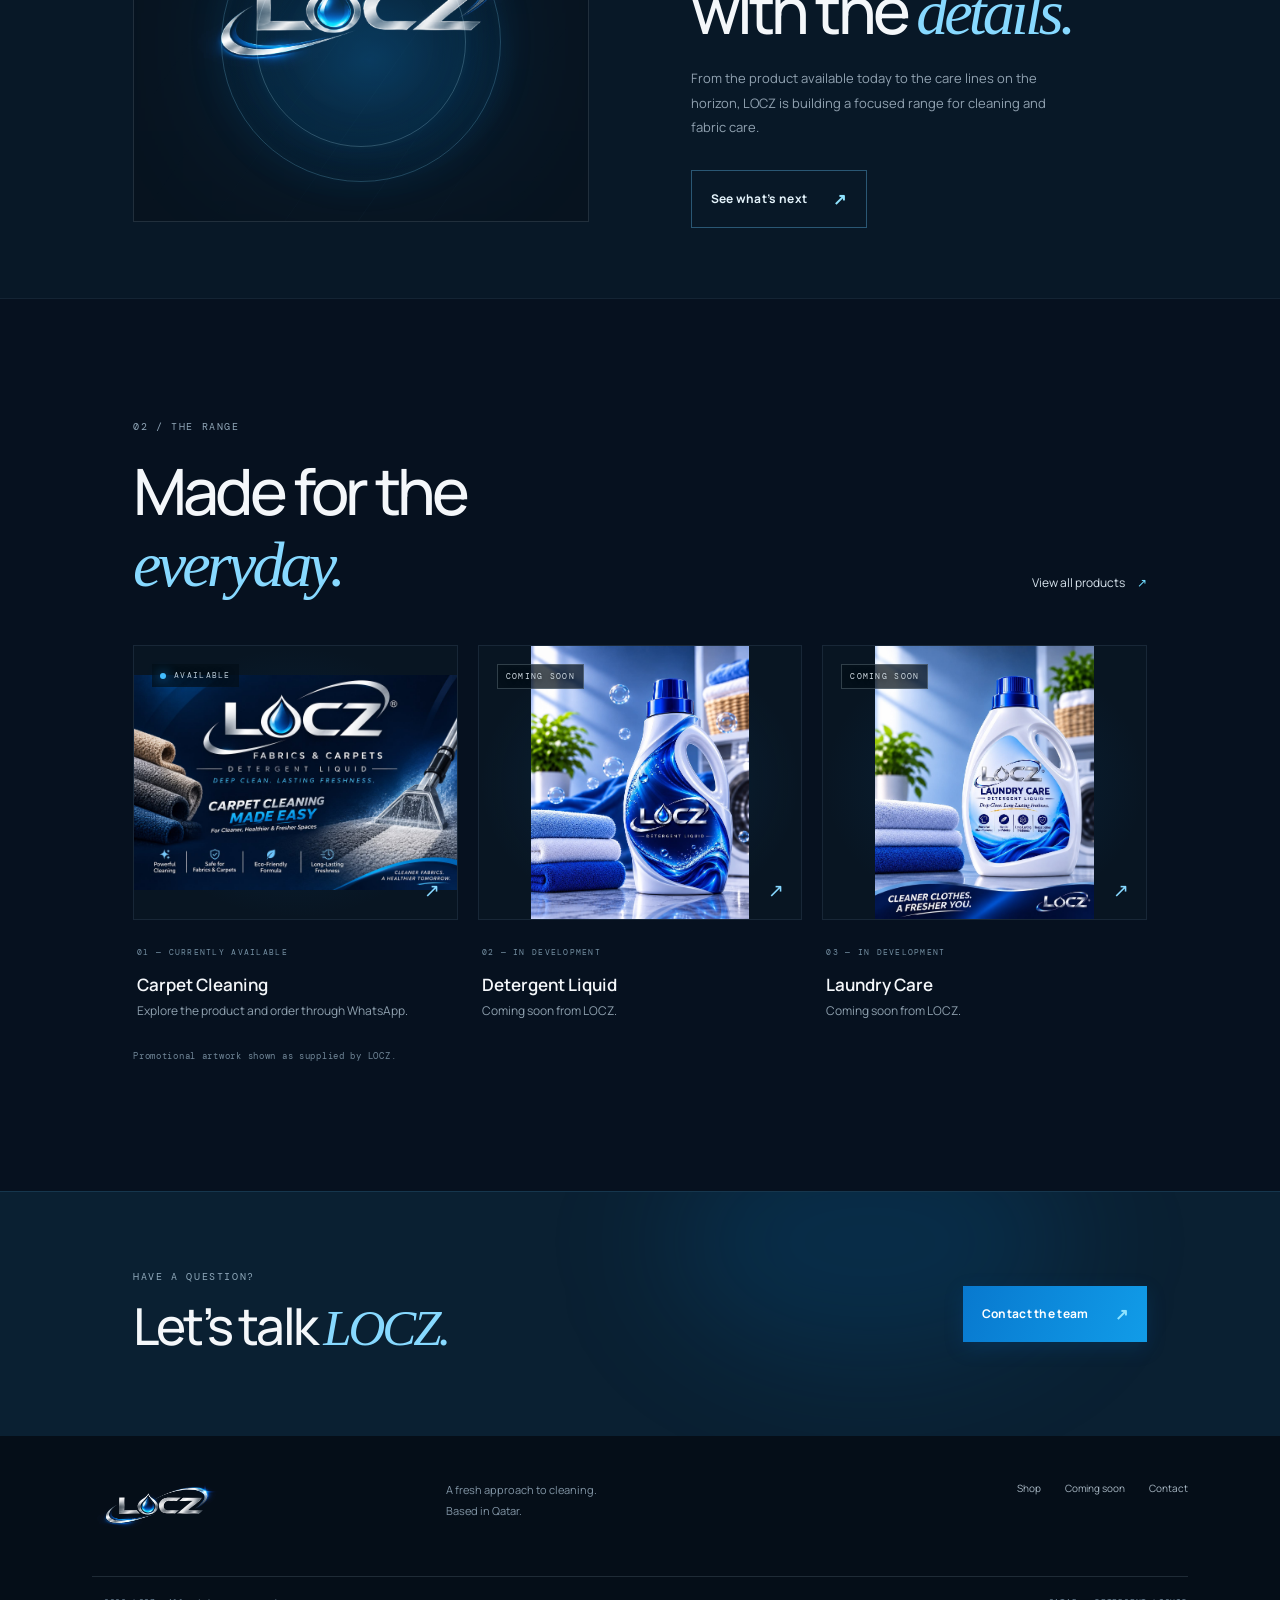
==== commit 47db9f09: "Set Carpet Cleaning as the available product" ====
--- a/index.html
+++ b/index.html
@@ -8,12 +8,12 @@
 <body>
 <header class="site-header"><a class="wordmark" href="index.html" aria-label="LOCZ home"><img class="wordmark-img" src="assets/locz-logo.jpg" alt="LOCZ"></a><button class="menu-toggle" aria-expanded="false" aria-label="Open navigation"><span></span><span></span></button><nav class="nav"><a class="active" href="index.html">Home</a><a href="products.html">Shop</a><a href="upcoming.html">Coming soon</a><a class="nav-cart" href="cart.html">Cart <span data-cart-count>0</span></a><a class="nav-cta" href="contact.html">Contact <b>↗</b></a></nav></header>
 <main>
-  <section class="hero home-hero"><div class="hero-copy"><p class="eyebrow"><span class="eyebrow-dot"></span> A QATAR-BASED DETERGENT-LIQUID BRAND</p><h1>A fresh approach<br>to <em>cleaning.</em></h1><p class="lede">Meet LOCZ: a detergent-liquid business based in Qatar, with a considered approach to everyday care.</p><div class="hero-actions"><a class="button button-primary" href="products.html">Shop Now <span>↗</span></a><a class="text-link" href="products.html">Product details <span>→</span></a></div><div class="hero-note"><span class="note-rule"></span><span>Currently available<br><strong>Detergent Liquid</strong></span></div></div>
+  <section class="hero home-hero"><div class="hero-copy"><p class="eyebrow"><span class="eyebrow-dot"></span> A QATAR-BASED DETERGENT-LIQUID BRAND</p><h1>A fresh approach<br>to <em>cleaning.</em></h1><p class="lede">Meet LOCZ: a detergent-liquid business based in Qatar, with a considered approach to everyday care.</p><div class="hero-actions"><a class="button button-primary" href="products.html">Shop Now <span>↗</span></a><a class="text-link" href="products.html">Product details <span>→</span></a></div><div class="hero-note"><span class="note-rule"></span><span>Currently available<br><strong>Carpet Cleaning</strong></span></div></div>
     <div class="hero-art" aria-label="Abstract blue water-inspired artwork"><div class="orb orb-one"></div><div class="orb orb-two"></div><div class="ripple ripple-one"></div><div class="ripple ripple-two"></div><div class="ripple ripple-three"></div><img class="hero-logo-image" src="assets/locz-logo.jpg" alt="LOCZ logo"><div class="art-caption"><span class="caption-line"></span> CARE, WITH CLARITY</div><div class="art-index">01 <span>/</span> 03</div></div>
     <div class="hero-bottom"><span>QATAR</span><span class="scroll-cue"><i></i> SCROLL TO DISCOVER</span><span>LOCZ / 01</span></div></section>
   <section class="intro section-pad"><div class="section-kicker">01 / ABOUT LOCZ</div><div class="intro-content"><h2>Everyday care,<br>with <em>intention.</em></h2><div><p class="body-large">LOCZ is a Qatar-based detergent-liquid business focused on bringing its cleaning products to local customers.</p><p class="muted">Discover the current detergent-liquid product and get in touch with the team for product and ordering enquiries. New care lines are in development.</p><a href="contact.html" class="under-link">Get to know LOCZ <span>↗</span></a></div></div></section>
   <section class="feature-band"><div class="feature-inner"><div class="feature-visual"><div class="feature-glow"></div><div class="feature-ring ring-a"></div><div class="feature-ring ring-b"></div><img class="feature-logo" src="assets/locz-logo.jpg" alt="LOCZ logo"></div><div class="feature-copy"><p class="eyebrow">THE LOCZ APPROACH</p><h2>Care starts<br>with the <em>details.</em></h2><p>From the product available today to the care lines on the horizon, LOCZ is building a focused range for cleaning and fabric care.</p><a class="button button-outline" href="upcoming.html">See what’s next <span>↗</span></a></div></div></section>
-  <section class="preview section-pad"><div class="section-heading"><div><div class="section-kicker">02 / THE RANGE</div><h2>Made for the<br><em>everyday.</em></h2></div><a class="under-link" href="products.html">View all products <span>↗</span></a></div><div class="preview-grid"><a class="preview-card current-card" href="product.html?id=detergent-liquid"><div class="preview-media media-current"><span class="status-tag"><i></i> AVAILABLE</span><img class="promo-image" src="assets/detergent-liquid.jpg" alt="LOCZ Detergent Liquid bottle with folded towels"><span class="card-arrow">↗</span></div><div class="preview-info"><span>01 — CURRENTLY AVAILABLE</span><h3>Detergent Liquid</h3><p>Explore the product and order through WhatsApp.</p></div></a><a class="preview-card" href="product.html?id=carpet-cleaning"><div class="preview-media media-upcoming"><span class="status-tag status-soon">COMING SOON</span><img class="promo-image" src="assets/carpet-cleaning.jpg" alt="LOCZ Carpet Cleaning promotional artwork"><span class="card-arrow">↗</span></div><div class="preview-info"><span>02 — IN DEVELOPMENT</span><h3>Carpet Cleaning</h3><p>Coming soon from LOCZ.</p></div></a><a class="preview-card" href="product.html?id=laundry-care"><div class="preview-media media-laundry"><span class="status-tag status-soon">COMING SOON</span><img class="promo-image" src="assets/laundry-care.jpg" alt="LOCZ Laundry Care bottle with folded towels"><span class="card-arrow">↗</span></div><div class="preview-info"><span>03 — IN DEVELOPMENT</span><h3>Laundry Care</h3><p>Coming soon from LOCZ.</p></div></a></div><p class="asset-note">Promotional artwork shown as supplied by LOCZ.</p></section>
+  <section class="preview section-pad"><div class="section-heading"><div><div class="section-kicker">02 / THE RANGE</div><h2>Made for the<br><em>everyday.</em></h2></div><a class="under-link" href="products.html">View all products <span>↗</span></a></div><div class="preview-grid"><a class="preview-card current-card" href="product.html?id=carpet-cleaning"><div class="preview-media media-current"><span class="status-tag"><i></i> AVAILABLE</span><img class="promo-image" src="assets/carpet-cleaning.jpg" alt="LOCZ Carpet Cleaning promotional artwork"><span class="card-arrow">↗</span></div><div class="preview-info"><span>01 — CURRENTLY AVAILABLE</span><h3>Carpet Cleaning</h3><p>Explore the product and order through WhatsApp.</p></div></a><a class="preview-card" href="product.html?id=detergent-liquid"><div class="preview-media media-upcoming"><span class="status-tag status-soon">COMING SOON</span><img class="promo-image" src="assets/detergent-liquid.jpg" alt="LOCZ Detergent Liquid bottle with folded towels"><span class="card-arrow">↗</span></div><div class="preview-info"><span>02 — IN DEVELOPMENT</span><h3>Detergent Liquid</h3><p>Coming soon from LOCZ.</p></div></a><a class="preview-card" href="product.html?id=laundry-care"><div class="preview-media media-laundry"><span class="status-tag status-soon">COMING SOON</span><img class="promo-image" src="assets/laundry-care.jpg" alt="LOCZ Laundry Care bottle with folded towels"><span class="card-arrow">↗</span></div><div class="preview-info"><span>03 — IN DEVELOPMENT</span><h3>Laundry Care</h3><p>Coming soon from LOCZ.</p></div></a></div><p class="asset-note">Promotional artwork shown as supplied by LOCZ.</p></section>
   <section class="contact-strip"><div><p class="eyebrow">HAVE A QUESTION?</p><h2>Let’s talk <em>LOCZ.</em></h2></div><a class="button button-primary" href="contact.html">Contact the team <span>↗</span></a><div class="strip-orb"></div></section>
 </main><footer class="footer"><div class="footer-top"><a class="wordmark footer-mark" href="index.html" aria-label="LOCZ home"><img class="wordmark-img" src="assets/locz-logo.jpg" alt="LOCZ"></a><p>A fresh approach to cleaning.<br>Based in Qatar.</p><div class="footer-links"><a href="products.html">Shop</a><a href="upcoming.html">Coming soon</a><a href="contact.html">Contact</a></div></div><div class="footer-bottom"><span>© <span data-year></span> LOCZ. All rights reserved.</span><span>QATAR <i>·</i> DETERGENT LIQUID</span></div></footer>
 </body></html>
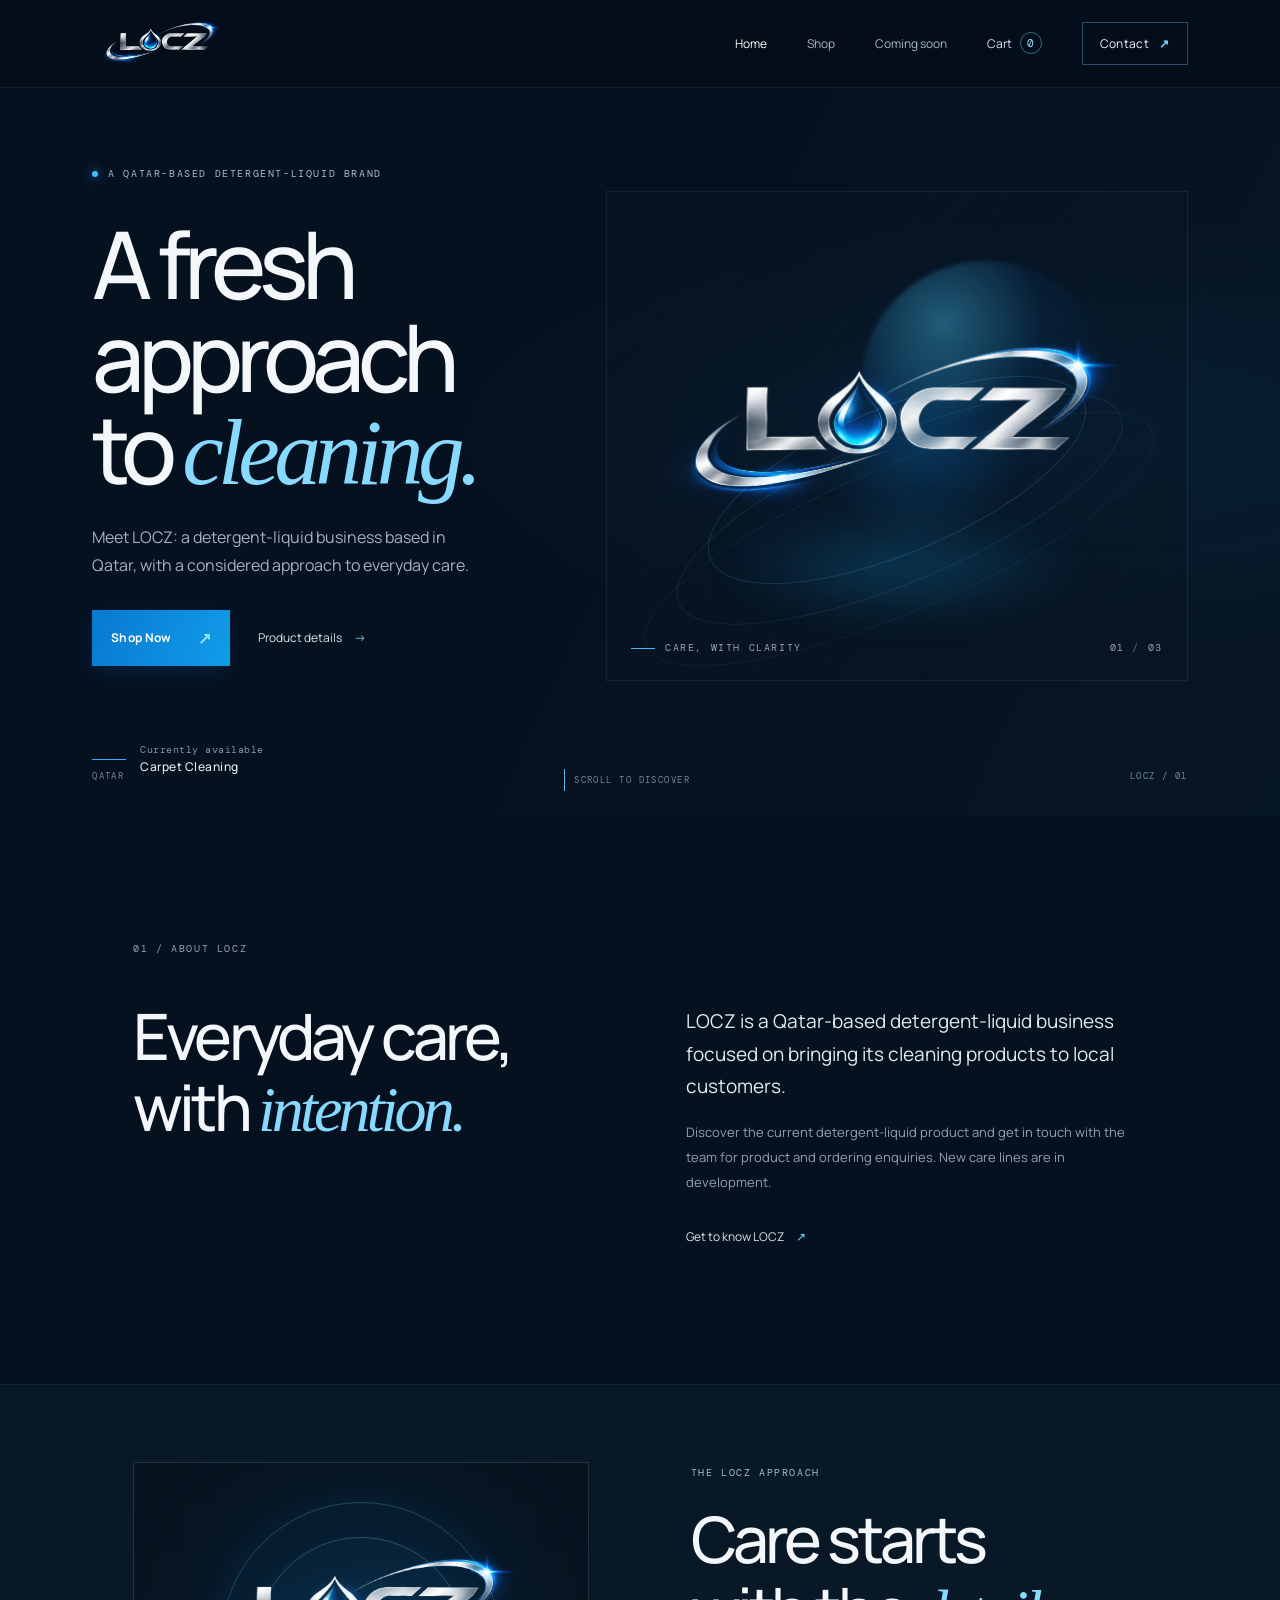
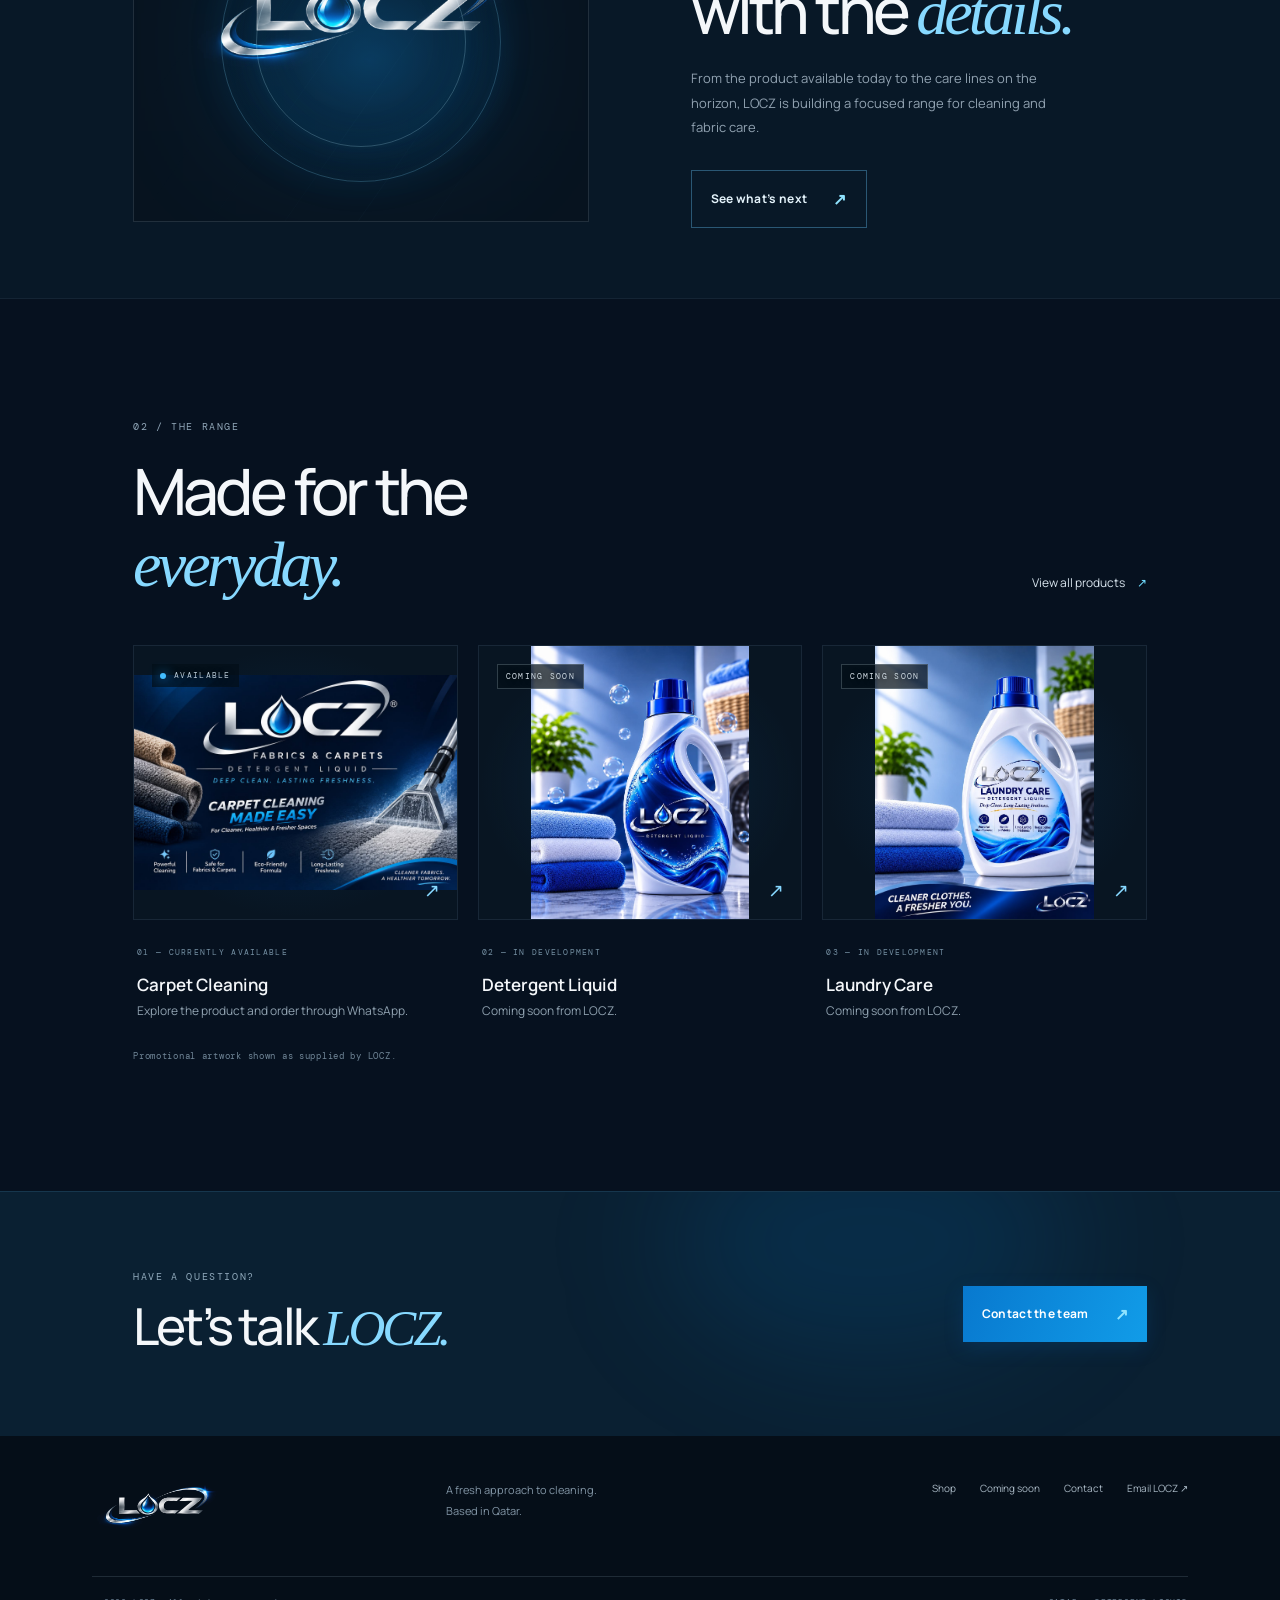
==== commit 74f18734: "Add LOCZ email link to site footer" ====
--- a/index.html
+++ b/index.html
@@ -15,5 +15,5 @@
   <section class="feature-band"><div class="feature-inner"><div class="feature-visual"><div class="feature-glow"></div><div class="feature-ring ring-a"></div><div class="feature-ring ring-b"></div><img class="feature-logo" src="assets/locz-logo.jpg" alt="LOCZ logo"></div><div class="feature-copy"><p class="eyebrow">THE LOCZ APPROACH</p><h2>Care starts<br>with the <em>details.</em></h2><p>From the product available today to the care lines on the horizon, LOCZ is building a focused range for cleaning and fabric care.</p><a class="button button-outline" href="upcoming.html">See what’s next <span>↗</span></a></div></div></section>
   <section class="preview section-pad"><div class="section-heading"><div><div class="section-kicker">02 / THE RANGE</div><h2>Made for the<br><em>everyday.</em></h2></div><a class="under-link" href="products.html">View all products <span>↗</span></a></div><div class="preview-grid"><a class="preview-card current-card" href="product.html?id=carpet-cleaning"><div class="preview-media media-current"><span class="status-tag"><i></i> AVAILABLE</span><img class="promo-image" src="assets/carpet-cleaning.jpg" alt="LOCZ Carpet Cleaning promotional artwork"><span class="card-arrow">↗</span></div><div class="preview-info"><span>01 — CURRENTLY AVAILABLE</span><h3>Carpet Cleaning</h3><p>Explore the product and order through WhatsApp.</p></div></a><a class="preview-card" href="product.html?id=detergent-liquid"><div class="preview-media media-upcoming"><span class="status-tag status-soon">COMING SOON</span><img class="promo-image" src="assets/detergent-liquid.jpg" alt="LOCZ Detergent Liquid bottle with folded towels"><span class="card-arrow">↗</span></div><div class="preview-info"><span>02 — IN DEVELOPMENT</span><h3>Detergent Liquid</h3><p>Coming soon from LOCZ.</p></div></a><a class="preview-card" href="product.html?id=laundry-care"><div class="preview-media media-laundry"><span class="status-tag status-soon">COMING SOON</span><img class="promo-image" src="assets/laundry-care.jpg" alt="LOCZ Laundry Care bottle with folded towels"><span class="card-arrow">↗</span></div><div class="preview-info"><span>03 — IN DEVELOPMENT</span><h3>Laundry Care</h3><p>Coming soon from LOCZ.</p></div></a></div><p class="asset-note">Promotional artwork shown as supplied by LOCZ.</p></section>
   <section class="contact-strip"><div><p class="eyebrow">HAVE A QUESTION?</p><h2>Let’s talk <em>LOCZ.</em></h2></div><a class="button button-primary" href="contact.html">Contact the team <span>↗</span></a><div class="strip-orb"></div></section>
-</main><footer class="footer"><div class="footer-top"><a class="wordmark footer-mark" href="index.html" aria-label="LOCZ home"><img class="wordmark-img" src="assets/locz-logo.jpg" alt="LOCZ"></a><p>A fresh approach to cleaning.<br>Based in Qatar.</p><div class="footer-links"><a href="products.html">Shop</a><a href="upcoming.html">Coming soon</a><a href="contact.html">Contact</a></div></div><div class="footer-bottom"><span>© <span data-year></span> LOCZ. All rights reserved.</span><span>QATAR <i>·</i> DETERGENT LIQUID</span></div></footer>
+</main><footer class="footer"><div class="footer-top"><a class="wordmark footer-mark" href="index.html" aria-label="LOCZ home"><img class="wordmark-img" src="assets/locz-logo.jpg" alt="LOCZ"></a><p>A fresh approach to cleaning.<br>Based in Qatar.</p><div class="footer-links"><a href="products.html">Shop</a><a href="upcoming.html">Coming soon</a><a href="contact.html">Contact</a><a href="mailto:loczqatar@gmail.com">Email LOCZ ↗</a></div></div><div class="footer-bottom"><span>© <span data-year></span> LOCZ. All rights reserved.</span><span>QATAR <i>·</i> DETERGENT LIQUID</span></div></footer>
 </body></html>
